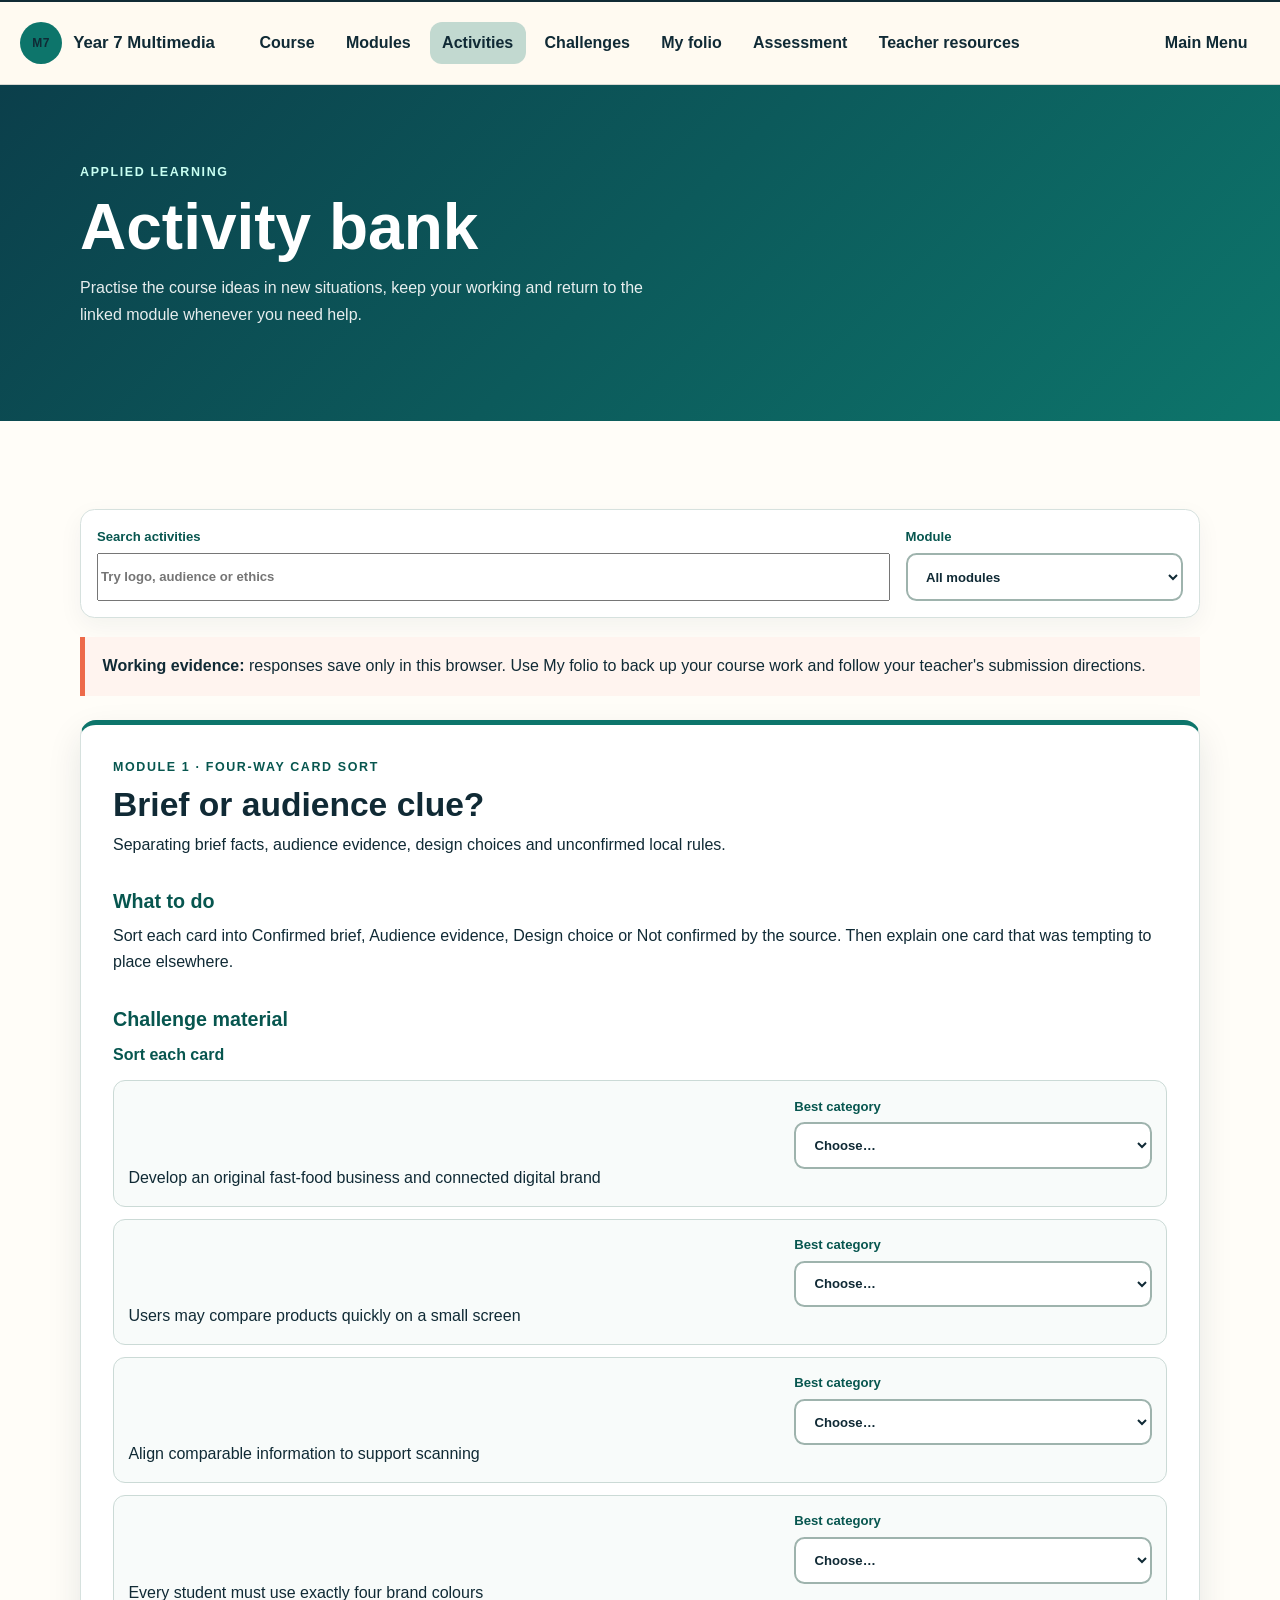
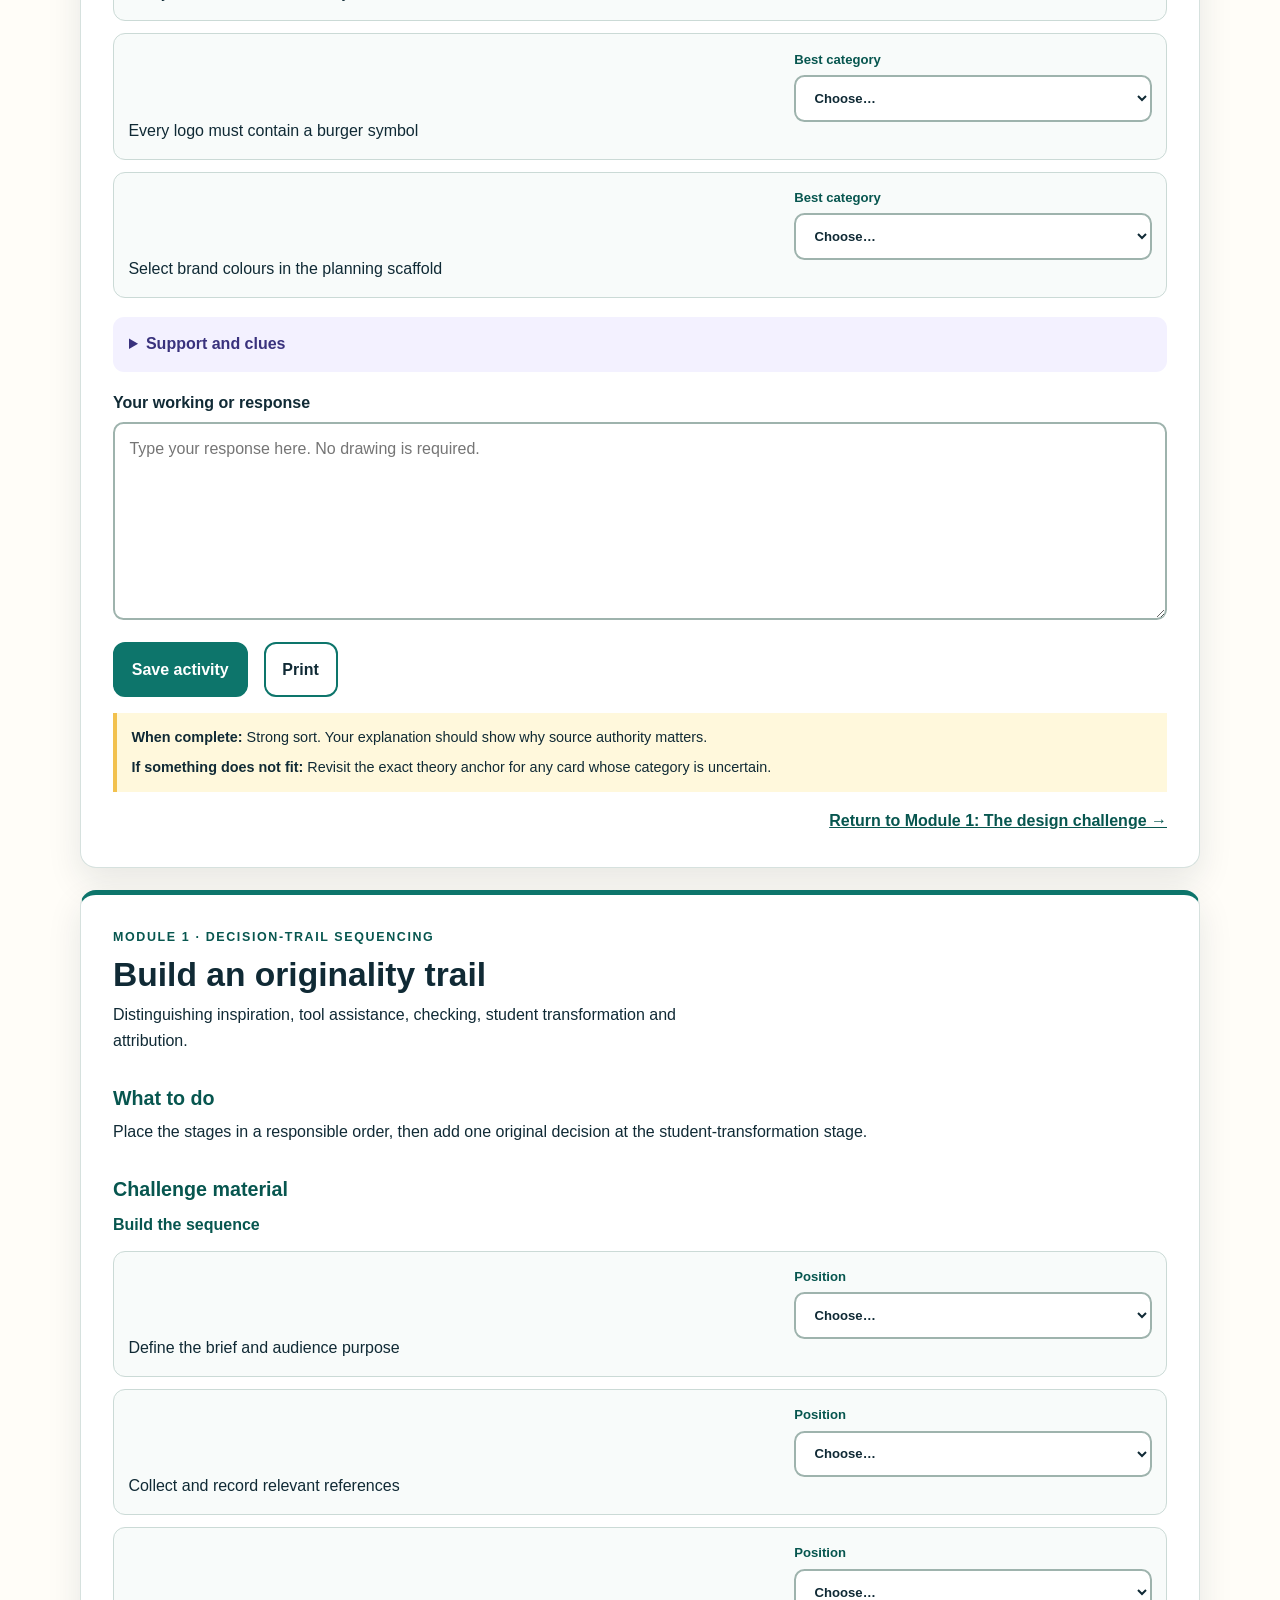
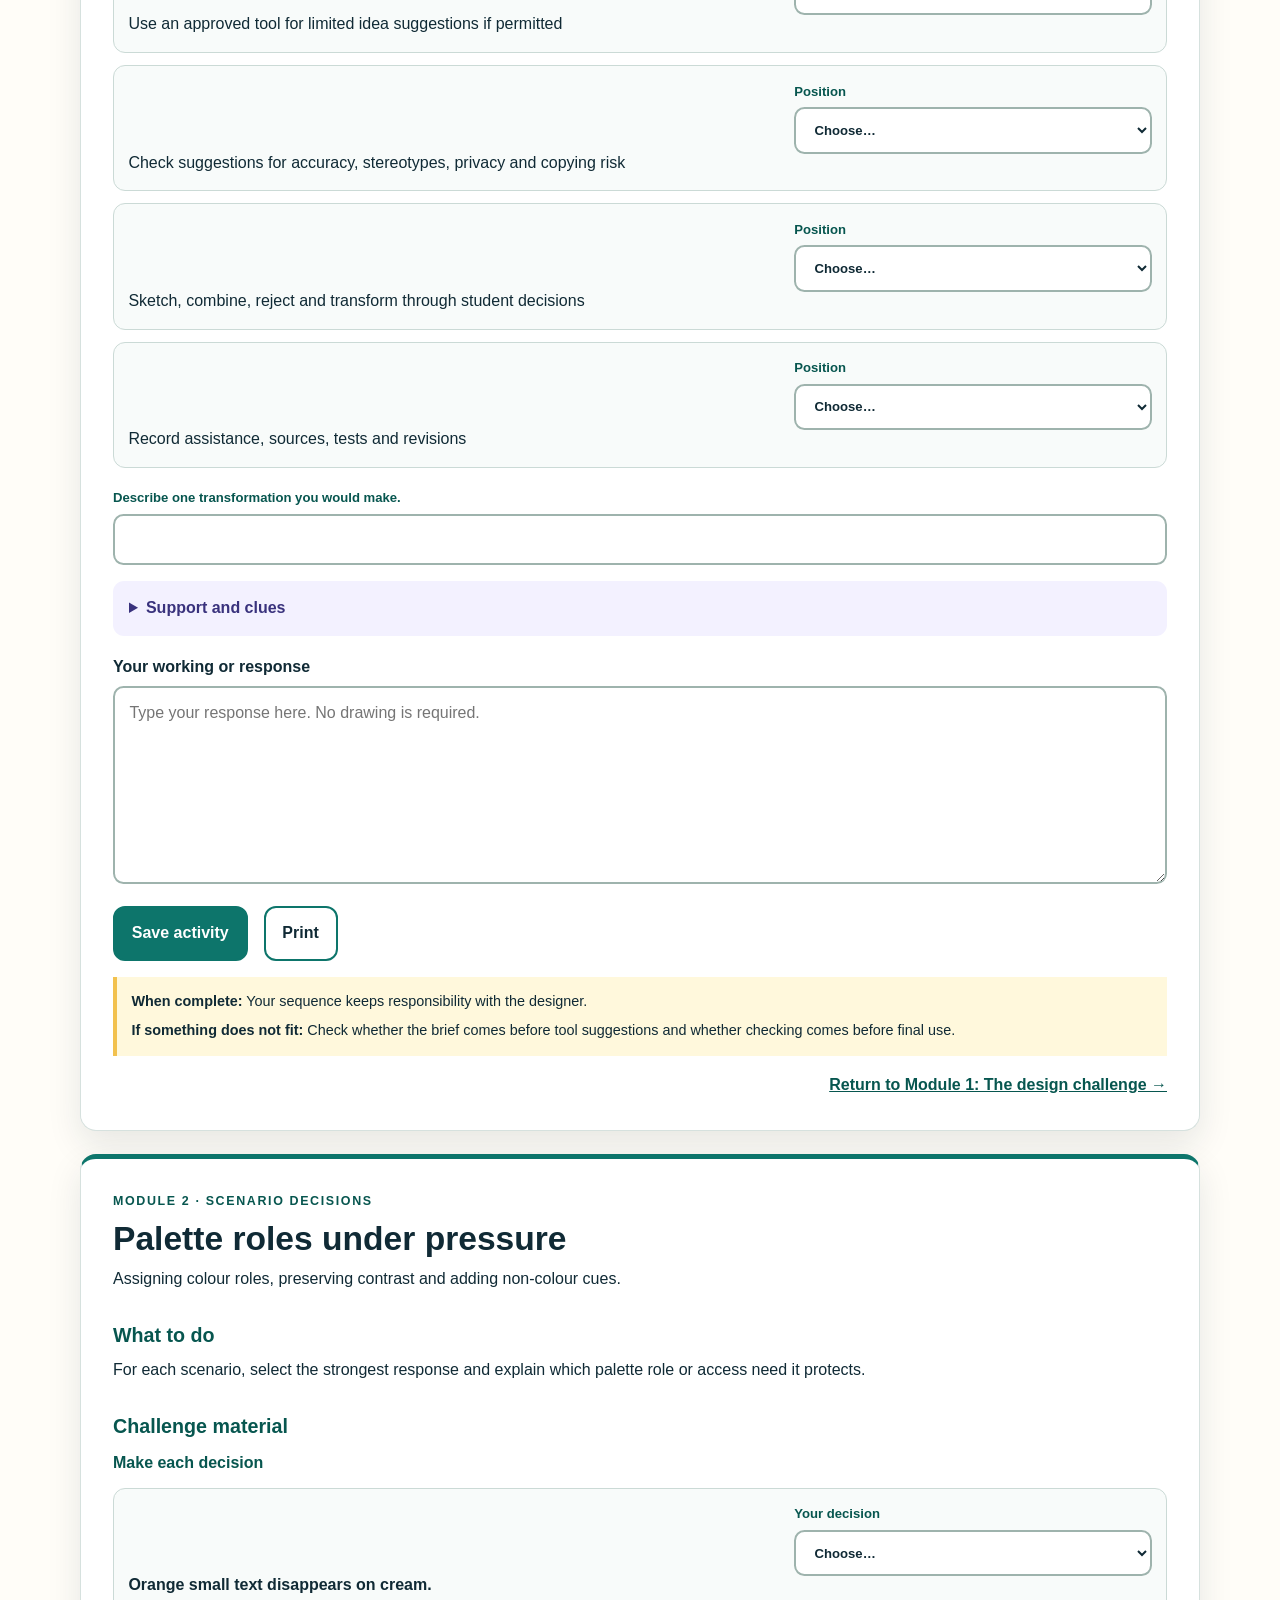
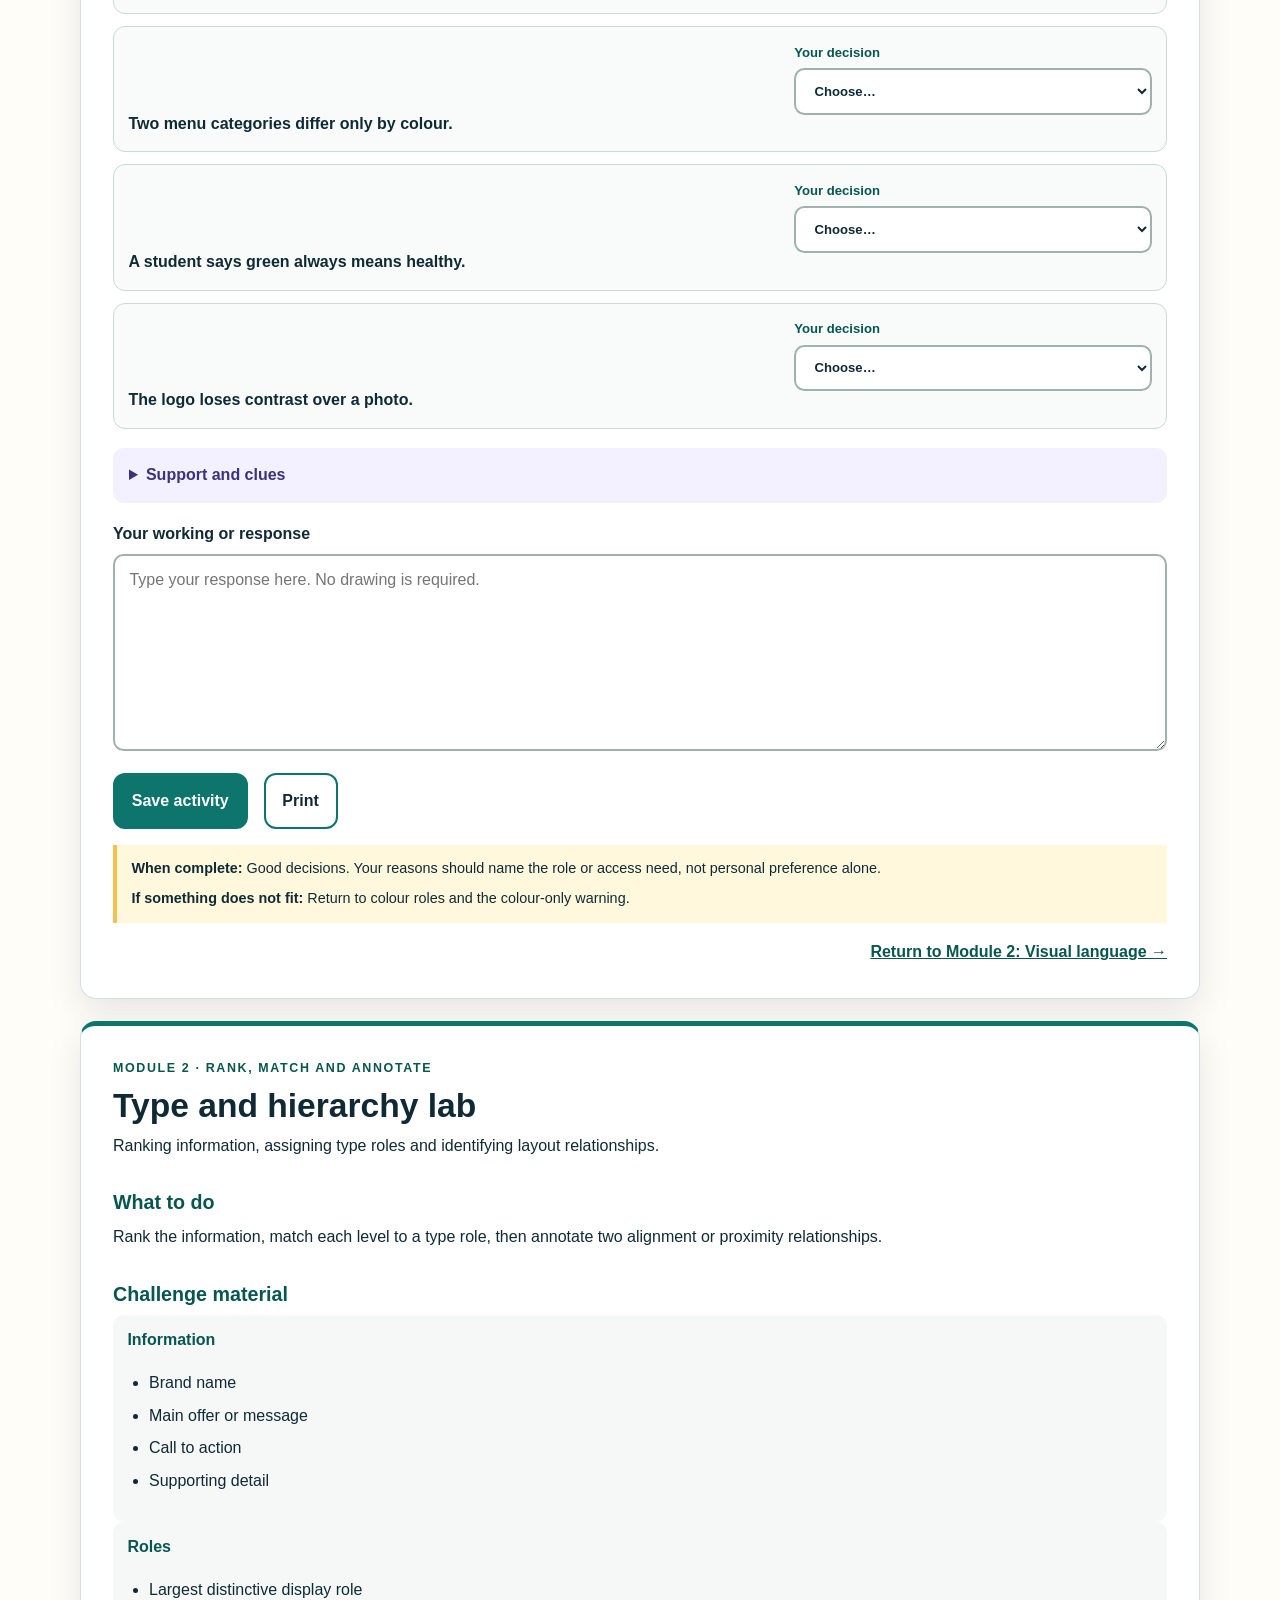
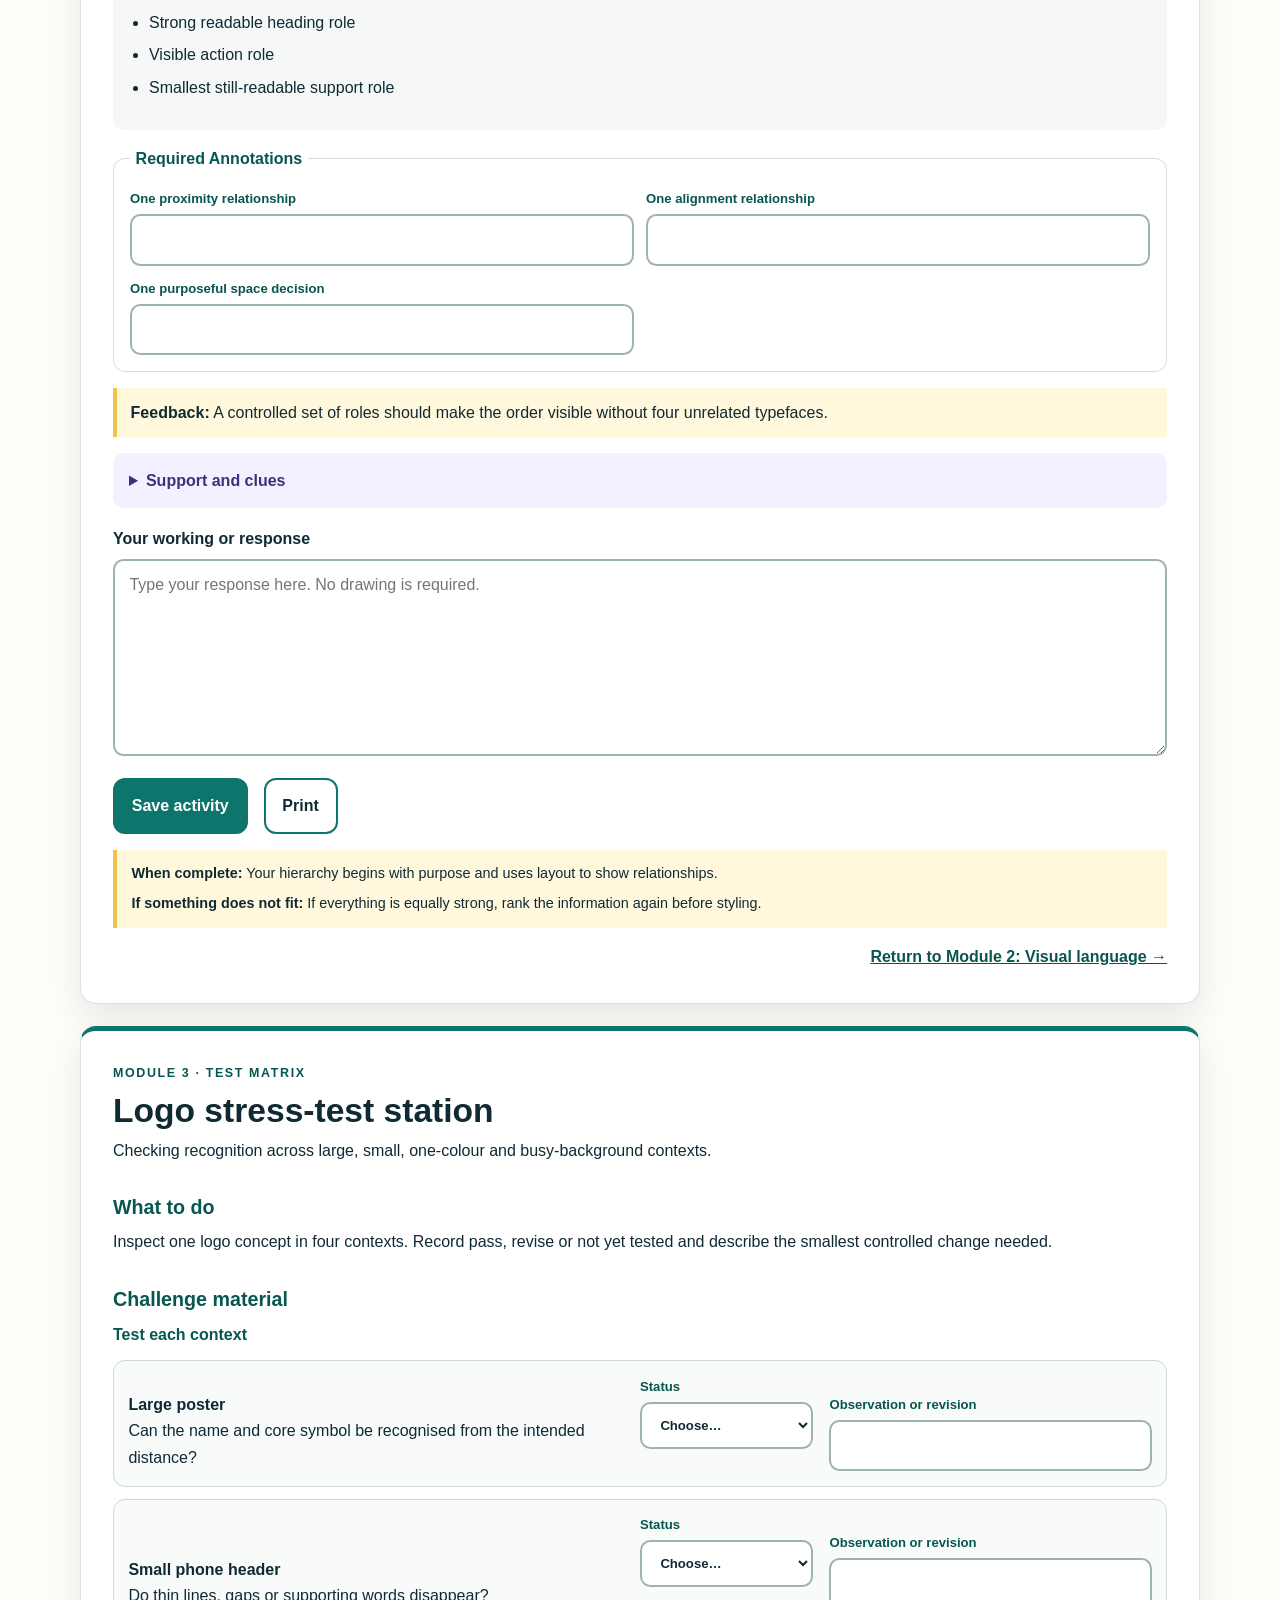
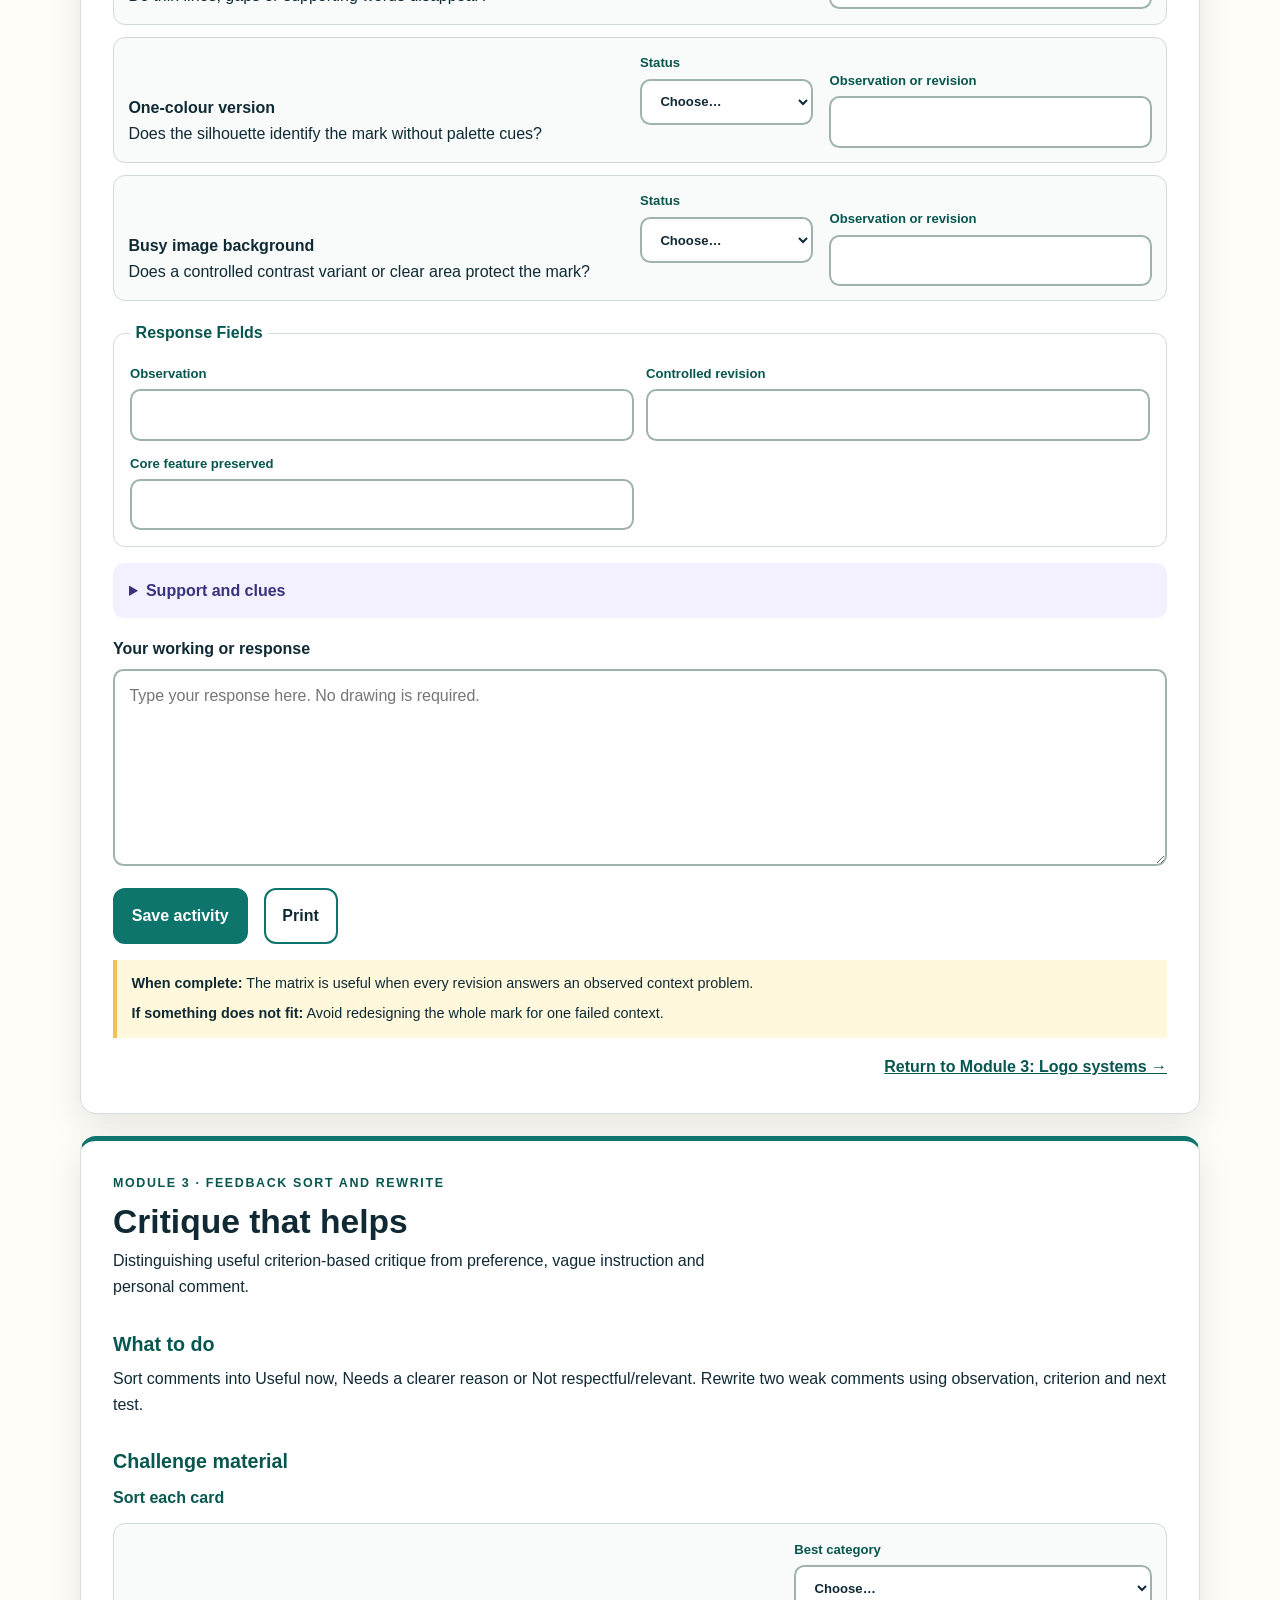
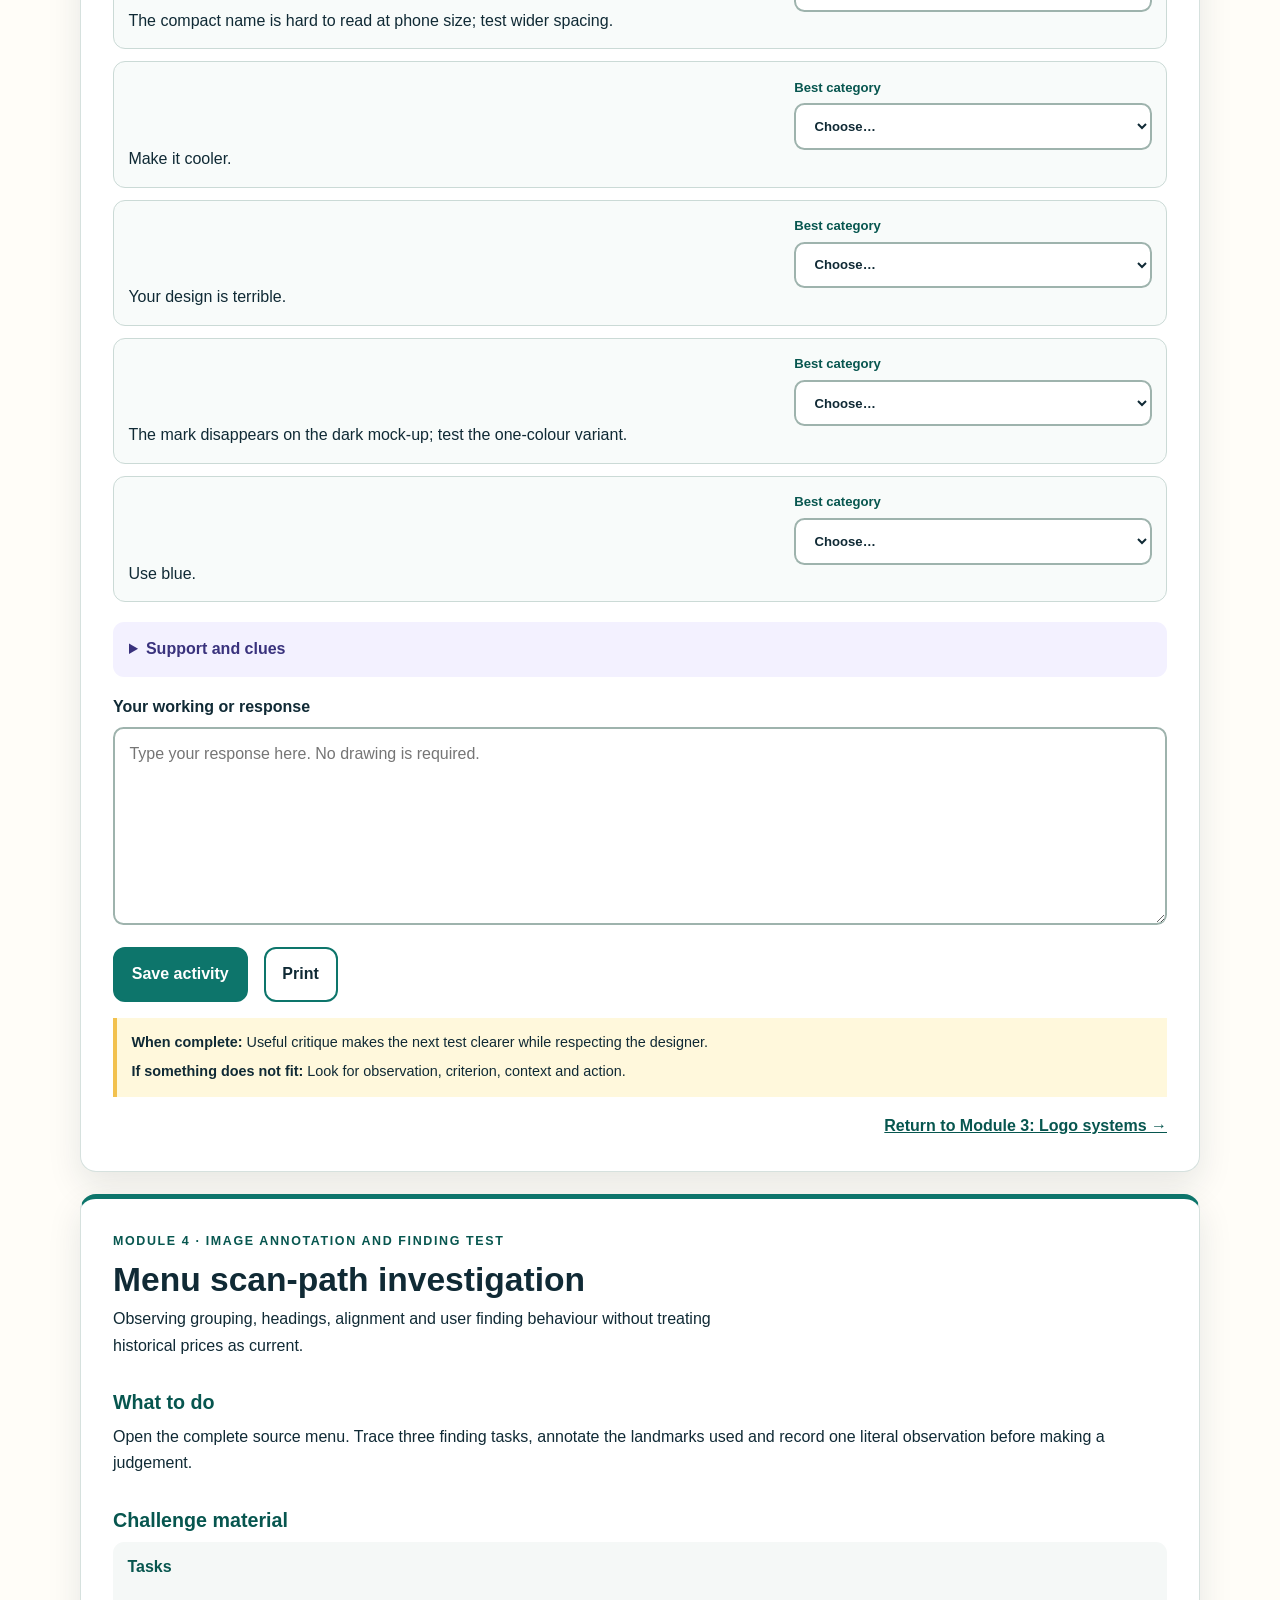
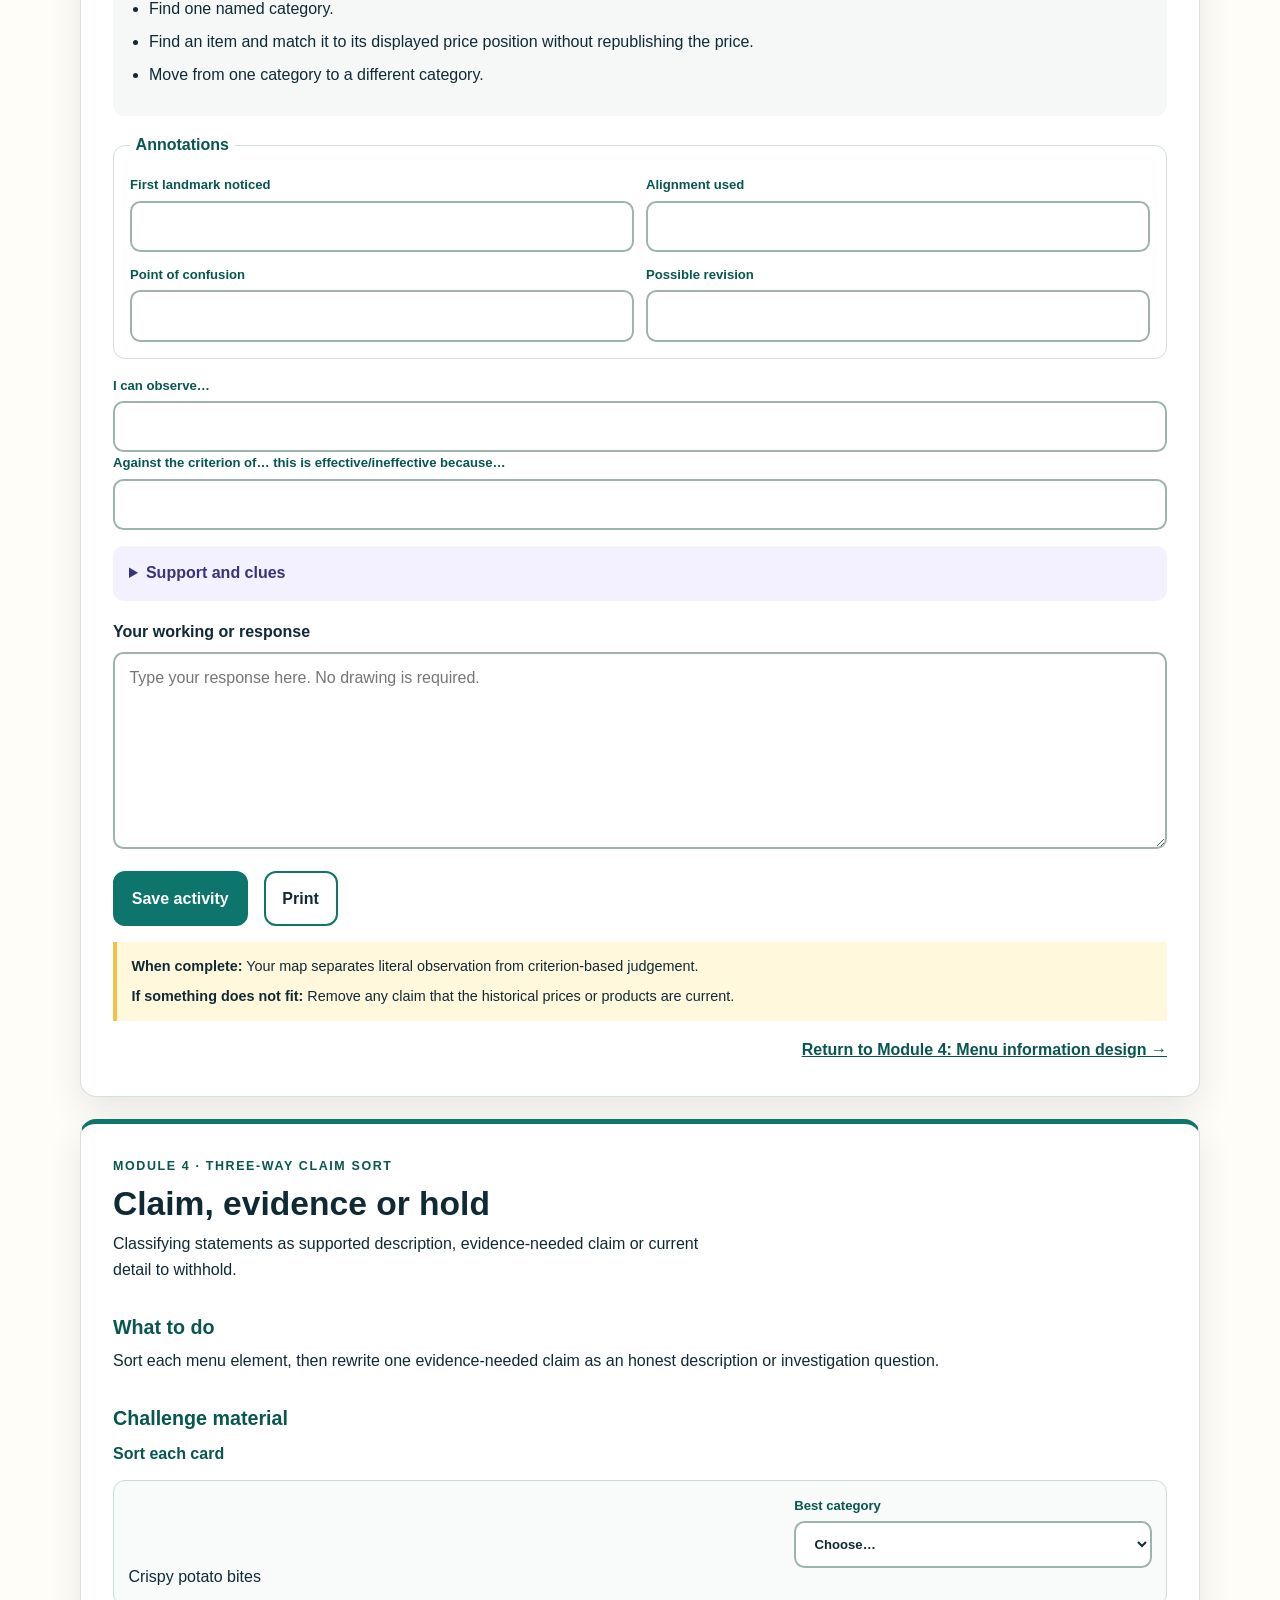
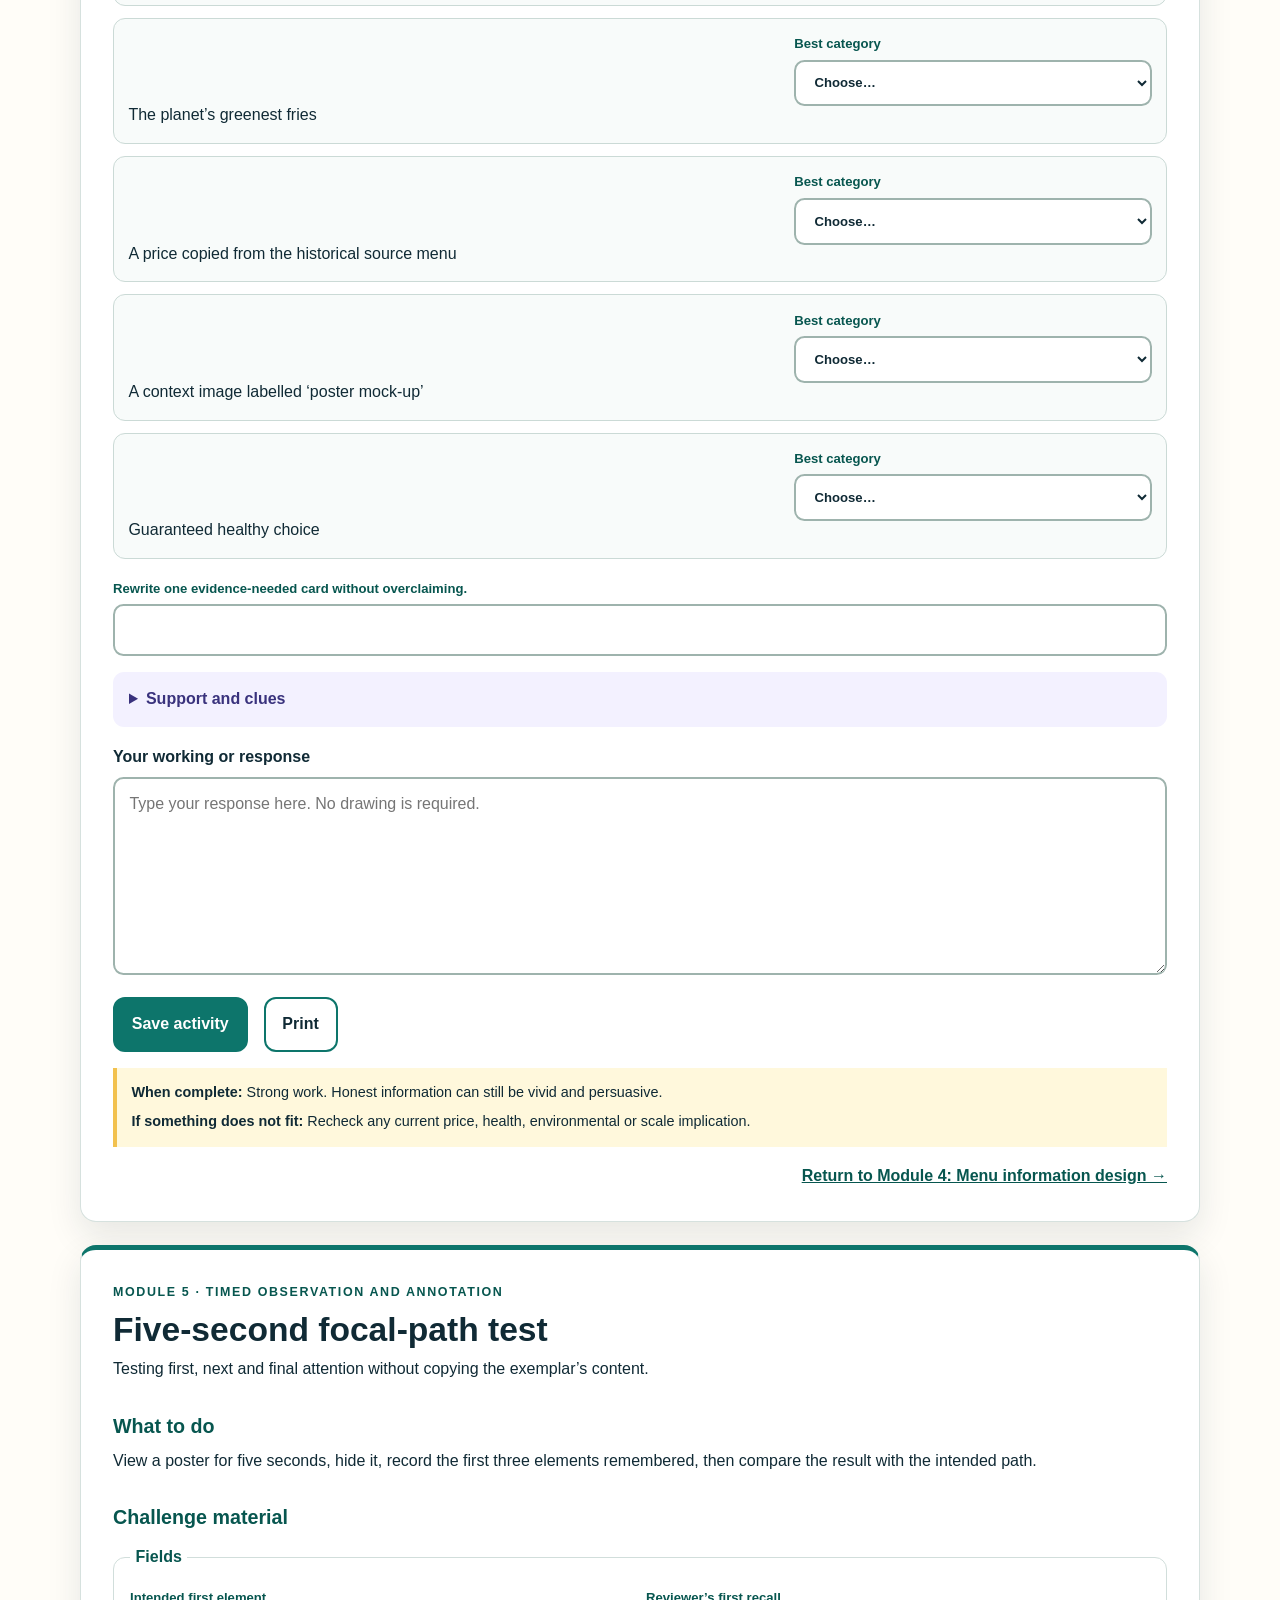
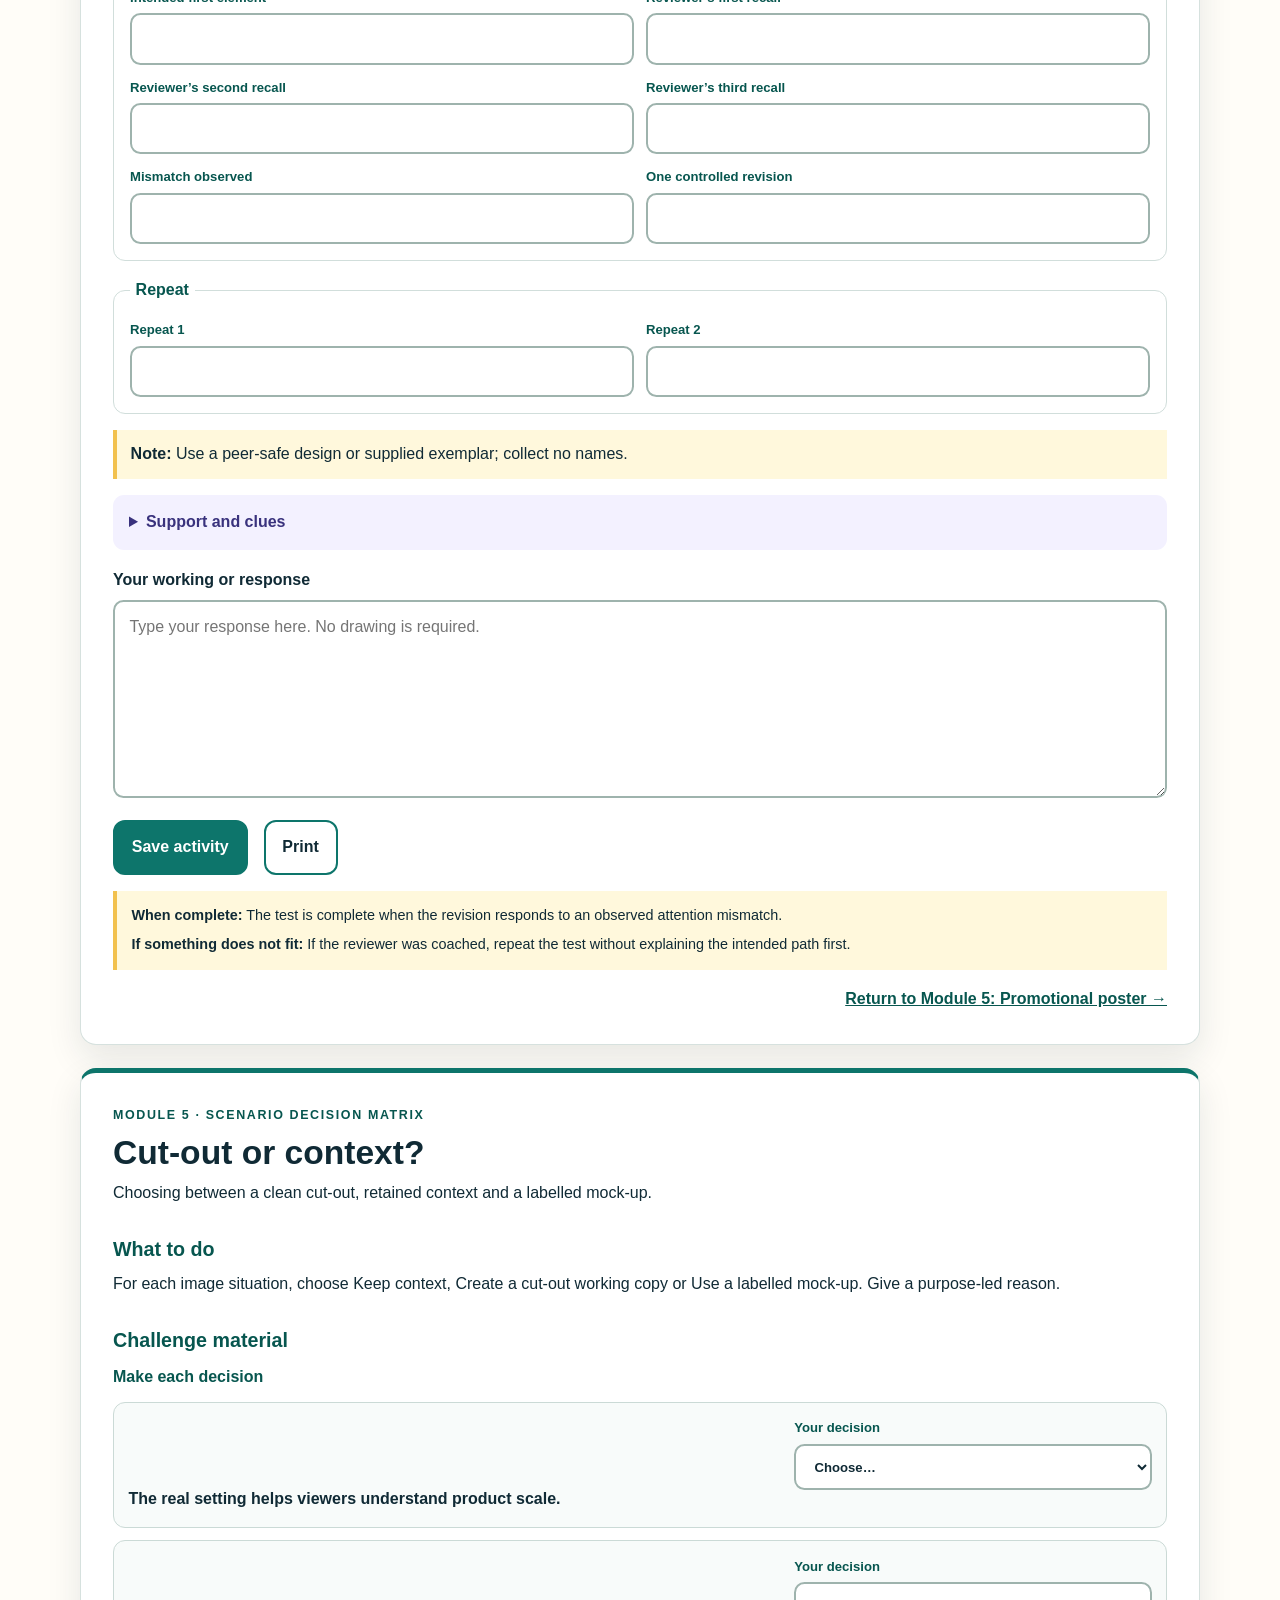
==== activities.html @ 935b4e0b "Publish Year 7 Multimedia guided course" ====
<!doctype html>
<html lang="en-AU">
<head>
  <meta charset="utf-8">
  <meta name="viewport" content="width=device-width,initial-scale=1">
  <link rel="icon" href="favicon.svg" type="image/svg+xml">
  <meta name="description" content="Applied learning activities for Year 7 Technology Multimedia.">
  <title>Applied activities | Year 7 Multimedia</title>
  <link rel="stylesheet" href="styles.css">
  <link rel="stylesheet" href="course-family-navigation.css">
</head>
<body>
  <a class="skip-link" href="#main">Skip to content</a>
  <header class="course-family-nav screen-only"><div class="course-family-nav__inner"><a class="course-family-nav__brand" href="index.html"><span class="course-family-nav__mark" aria-hidden="true">M7</span><span>Year 7 Multimedia</span></a><nav class="course-family-nav__links" aria-label="Course navigation"><a data-nav-key="course" href="index.html">Course</a><a data-nav-key="modules" href="index.html#modules">Modules</a><a data-nav-key="activities" href="activities.html">Activities</a><a data-nav-key="busy-work" href="busy-work.html">Challenges</a><a data-nav-key="folio" href="folio.html">My folio</a><a data-nav-key="assessment" href="assessment.html">Assessment</a><a data-nav-key="teacher-resources" href="teacher-resources.html">Teacher resources</a><a data-main-menu-link href="https://stevencowell.github.io/Main-Page/">Main Menu</a></nav></div></header>
  <main id="main">
    <div class="page-hero"><div class="wrap"><p class="eyebrow">Applied learning</p><h1>Activity bank</h1><p>Practise the course ideas in new situations, keep your working and return to the linked module whenever you need help.</p></div></div>
    <section>
      <div class="wrap">
        <div class="activity-tools screen-only" aria-label="Filter activities">
          <label>Search activities<input type="search" data-activity-search placeholder="Try logo, audience or ethics"></label>
          <label>Module<select data-module-filter><option value="all">All modules</option><option value="1">Module 1</option><option value="2">Module 2</option><option value="3">Module 3</option><option value="4">Module 4</option><option value="5">Module 5</option><option value="6">Module 6</option><option value="7">Module 7</option><option value="8">Module 8</option><option value="9">Module 9</option><option value="10">Module 10</option></select></label>
        </div>
        <p class="source-boundary"><strong>Working evidence:</strong> responses save only in this browser. Use My folio to back up your course work and follow your teacher's submission directions.</p>
        <div class="activity-bank" data-activity-bank></div>
        <p class="card" data-empty-activities hidden>No activities match that filter. Clear the search or choose another module.</p>
      </div>
    </section>
  </main>
  <footer class="footer"><div class="wrap footer-grid"><div><strong>Year 7 Technology — Multimedia</strong><p class="fine">Applied learning connected to the Fast Food Futures project.</p></div><div><a href="index.html#modules">Modules</a> · <a href="busy-work.html">Challenge bank</a> · <a href="folio.html">My folio</a></div></div></footer>
  <script src="data/course-map.js"></script>
  <script src="data/activity-data.js"></script>
  <script src="scripts/shared.js"></script>
  <script src="scripts/activities.js"></script>
</body>
</html>
---- styles.css ----
:root {
  --ink: #102a35;
  --muted: #52656d;
  --paper: #fffdf8;
  --surface: #ffffff;
  --soft: #eef7f5;
  --accent: #0d756b;
  --accent-dark: #07564f;
  --coral: #ed6a4a;
  --gold: #f2c14e;
  --line: #d6e1de;
  --focus: #7a3df0;
  --shadow: 0 14px 34px rgba(16, 42, 53, .10);
  --family-hero-surface: linear-gradient(135deg, #0b3f4b 0%, #0d756b 55%, #ed6a4a 145%);
  --family-hero-copy: #fff;
  --family-hero-muted: rgba(255, 255, 255, .9);
  --family-hero-eyebrow: #c8fff2;
  --family-action-primary: #f2c14e;
  --family-action-primary-ink: #102a35;
  --family-action-secondary-ink: #102a35;
  color-scheme: light;
  font-family: Inter, Aptos, "Segoe UI", Arial, sans-serif;
}

* { box-sizing: border-box; }
html { scroll-behavior: smooth; }
body { margin: 0; background: var(--paper); color: var(--ink); line-height: 1.65; }
img { display: block; max-width: 100%; }
a { color: var(--accent-dark); }
a:hover { color: #8d321f; }
button, input, textarea, select { font: inherit; }
:focus-visible { outline: 3px solid var(--focus); outline-offset: 3px; }

.skip-link { position: fixed; left: 1rem; top: -5rem; z-index: 9999; padding: .75rem 1rem; border-radius: .5rem; background: #fff; color: #000; font-weight: 800; }
.skip-link:focus { top: 1rem; }
.wrap { width: min(1120px, calc(100% - 40px)); margin-inline: auto; }
.narrow { width: min(800px, calc(100% - 40px)); margin-inline: auto; }
section { padding: clamp(3rem, 7vw, 5.5rem) 0; }
.soft { background: var(--soft); }
.eyebrow { margin: 0 0 .55rem; color: var(--accent-dark); font-size: .78rem; font-weight: 900; letter-spacing: .13em; text-transform: uppercase; }
h1, h2, h3 { line-height: 1.14; text-wrap: balance; }
h1 { font-size: clamp(2.5rem, 7vw, 4.6rem); }
h2 { margin: 0 0 1rem; font-size: clamp(1.8rem, 4vw, 2.7rem); }
h3 { margin: 0 0 .65rem; font-size: 1.23rem; }
p { margin: 0 0 1rem; }
.lede { max-width: 65ch; color: var(--muted); font-size: 1.12rem; }
.fine { color: var(--muted); font-size: .88rem; }
.button { display: inline-flex; align-items: center; justify-content: center; min-height: 48px; padding: .78rem 1.05rem; border: 2px solid var(--accent); border-radius: .75rem; background: var(--accent); color: #fff; font-weight: 850; text-decoration: none; }
.button:hover { background: var(--accent-dark); color: #fff; }
.button.secondary { background: #fff; color: var(--ink); }
.actions { display: flex; flex-wrap: wrap; gap: .8rem; margin-top: 1.4rem; }

.course-family-nav { position: sticky; top: 0; }
.course-family-nav__mark { font-size: .7rem; letter-spacing: .04em; }
.course-family-nav__links a[data-main-menu-link] { margin-left: auto; }

.identity-panel { display: grid; height: 100%; place-items: center; overflow: hidden; background: linear-gradient(145deg, rgba(255,255,255,.22), rgba(255,255,255,.06)); }
.identity-mark { display: grid; width: 220px; aspect-ratio: 1; place-items: center; border: 3px solid rgba(255,255,255,.7); border-radius: 30%; background: rgba(10,42,53,.28); box-shadow: 0 18px 40px rgba(0,0,0,.2); color: #fff; font-size: 4rem; font-weight: 950; letter-spacing: -.08em; transform: rotate(-4deg); }
.identity-mark small { display: block; margin-top: -.7rem; font-size: .78rem; letter-spacing: .14em; text-transform: uppercase; }
.course-family-intro__eyebrow, .course-family-intro__heading h2, .course-family-intro__routine-heading h3, .course-family-intro__card h4 { color: var(--accent-dark); }
.course-family-intro__evidence { background: #fff4ce; border-color: #e5bd44; }

.module-grid { list-style: none; }
.module-card { min-width: 0; }
.module-card a { color: inherit; }
.module-card .module-status { display: inline-block; margin-top: .35rem; color: var(--muted); font-size: .75rem; font-weight: 750; }

.page-hero { padding: clamp(2.6rem, 7vw, 4.8rem) 0; background: linear-gradient(135deg, #0b3f4b, #0d756b); color: #fff; }
.page-hero .eyebrow { color: #c8fff2; }
.page-hero h1 { margin: 0 0 .7rem; font-size: clamp(2.2rem, 6vw, 4rem); }
.page-hero p { max-width: 65ch; color: rgba(255,255,255,.9); }
.breadcrumbs { display: flex; flex-wrap: wrap; gap: .45rem; margin-bottom: 1rem; font-size: .9rem; }
.breadcrumbs a { color: #fff; }

.module-layout { display: grid; grid-template-columns: minmax(0, 1fr) 290px; gap: 2rem; align-items: start; }
.module-main { min-width: 0; }
.module-aside { position: sticky; top: 110px; }
.module-aside ol { display: grid; gap: .45rem; margin: 0 0 1.2rem; padding: 0; list-style: none; }
.module-aside li a { display: grid; grid-template-columns: 1.7rem 1fr; gap: .55rem; align-items: start; padding: .48rem .55rem; border-radius: .55rem; color: var(--ink); font-size: .91rem; line-height: 1.35; text-decoration: none; }
.module-aside li a:hover { background: var(--soft); color: var(--accent-dark); }
.module-aside li span { display: grid; width: 1.55rem; height: 1.55rem; place-items: center; border-radius: 50%; background: var(--accent); color: #fff; font-size: .72rem; font-weight: 900; }
.card { padding: 1.35rem; border: 1px solid var(--line); border-radius: 1rem; background: var(--surface); box-shadow: 0 8px 24px rgba(16,42,53,.06); }
.card-list { display: grid; grid-template-columns: repeat(2, minmax(0,1fr)); gap: 1rem; }
.integration-placeholder { padding: 1.5rem; border: 2px dashed #96aaa4; border-radius: 1rem; background: #f7faf9; }
.integration-placeholder strong { display: block; margin-bottom: .3rem; color: var(--accent-dark); }
.integration-placeholder code { overflow-wrap: anywhere; }
.status-pill { display: inline-flex; align-items: center; gap: .4rem; padding: .32rem .62rem; border-radius: 999px; background: #fff4ce; color: #654b00; font-size: .78rem; font-weight: 850; }
.route-grid { display: grid; grid-template-columns: repeat(2, minmax(0,1fr)); gap: 1rem; margin-top: 1.5rem; }
.resource-feature-grid, .source-library-grid { display: grid; grid-template-columns: repeat(2, minmax(0, 1fr)); gap: 1.2rem; margin: 1.4rem 0; }
.resource-feature, .source-library-card { padding: 1.35rem; border: 1px solid var(--line); border-radius: 1rem; background: #fff; box-shadow: 0 8px 24px rgba(16,42,53,.06); }
.resource-feature h3, .source-library-card h3 { margin-top: .7rem; color: var(--accent-dark); }
.resource-list { display: grid; gap: .75rem; margin: 1.4rem 0 0; padding: 0; list-style: none; }
.resource-list li { display: grid; grid-template-columns: 2.5rem minmax(0, 1fr) auto; gap: .8rem 1rem; align-items: center; padding: .9rem 1rem; border: 1px solid var(--line); border-radius: .8rem; background: #fff; }
.resource-list li > span { display: grid; width: 2.25rem; height: 2.25rem; place-items: center; border-radius: 50%; background: var(--accent-dark); color: #fff; font-size: .75rem; font-weight: 900; }
.resource-list li div { display: grid; gap: .1rem; }
.resource-list small { color: var(--muted); }
.resource-list li > a { font-weight: 850; white-space: nowrap; }
.source-library-card ul { margin: .7rem 0 0; padding-left: 1.25rem; }
.source-library-card li { margin: .45rem 0; }
.source-record-links { font-weight: 850; }
.privacy-note { margin: 1.2rem 0 0; padding: 1rem 1.1rem; border-left: 5px solid #5b55aa; background: #f3f1ff; }
.source-boundary { padding: 1rem 1.1rem; border-left: 5px solid var(--coral); background: #fff4ef; }
.teacher-confirm { padding: 1rem 1.1rem; border-left: 5px solid var(--gold); background: #fff8dc; }
.progress-shell { height: 10px; overflow: hidden; border-radius: 99px; background: #dbe7e3; }
.progress-bar { width: 0; height: 100%; background: var(--coral); }

.module-orientation { margin-bottom: 3rem; padding: 1.35rem; border: 1px solid #bcdad4; border-radius: 1rem; background: linear-gradient(135deg, #f2fbf8, #fffdf8); }
.module-orientation h2 { max-width: 22ch; font-size: clamp(1.55rem, 4vw, 2.15rem); }
.lesson-section { scroll-margin-top: 100px; padding: 3rem 0 1rem; border-top: 3px solid var(--line); }
.lesson-section:first-of-type { border-top-color: var(--coral); }
.lesson-heading { position: relative; padding-left: 3.5rem; }
.lesson-heading h2 { margin-bottom: .55rem; }
.lesson-heading > p:last-child { max-width: 62ch; color: var(--muted); font-size: 1.05rem; }
.section-number { position: absolute; left: 0; top: -.2rem; display: grid; width: 2.65rem; height: 2.65rem; place-items: center; margin: 0; border-radius: 50%; background: var(--accent-dark); color: #fff; font-size: .75rem; font-weight: 900; }
.theory-copy { max-width: 72ch; }
.theory-copy > section { margin: 1.8rem 0; padding: 0; }
.theory-copy h3 { color: var(--accent-dark); font-size: 1.28rem; }
.key-ideas, .vocabulary, .misconception, .scaffold, .quality-check { margin: 1.4rem 0; padding: 1.15rem 1.25rem; border-radius: .85rem; }
.key-ideas { border-left: 5px solid var(--accent); background: #eef9f6; }
.vocabulary { border-left: 5px solid #5b55aa; background: #f3f1ff; }
.misconception { border-left: 5px solid var(--coral); background: #fff2ed; }
.key-ideas h3, .vocabulary h3, .misconception h3, .scaffold h4, .quality-check h4 { margin: 0 0 .55rem; font-size: 1rem; }
.key-ideas ul, .vocabulary ul, .misconception ul, .scaffold ul, .quality-check ul { margin: 0; padding-left: 1.2rem; }

.visual-grid { display: grid; grid-template-columns: repeat(2, minmax(0, 1fr)); gap: 1.2rem; margin: 1.7rem 0; }
.learning-visual { min-width: 0; margin: 0; overflow: hidden; border: 1px solid var(--line); border-radius: 1rem; background: #fff; box-shadow: 0 8px 24px rgba(16,42,53,.07); }
.learning-visual:only-child { grid-column: 1 / -1; }
.learning-visual img { width: 100%; height: auto; max-height: 620px; object-fit: contain; background: #edf3f1; }
.image-open { position: relative; display: block; width: 100%; padding: 0; border: 0; background: transparent; color: inherit; cursor: zoom-in; }
.image-open > span { position: absolute; right: .65rem; bottom: .65rem; padding: .35rem .55rem; border-radius: .45rem; background: rgba(16,42,53,.9); color: #fff; font-size: .74rem; font-weight: 850; }
.learning-visual figcaption { display: grid; gap: .2rem; padding: .85rem 1rem 1rem; color: var(--muted); font-size: .87rem; }
.learning-visual figcaption strong { color: var(--ink); font-size: .95rem; }

.video-card { margin: 1.8rem 0; overflow: hidden; border: 1px solid #bed3cf; border-radius: 1rem; background: #f7fbfa; }
.video-copy { padding: 1.2rem 1.2rem .45rem; }
.video-copy h3 { margin-bottom: .5rem; font-size: 1.35rem; }
.watch-for { padding: .72rem .85rem; border-left: 4px solid var(--gold); background: #fff8dc; }
.video-stage { position: relative; border-block: 1px solid #bed3cf; background: #102a35; }
.video-launch { position: relative; display: grid; width: 100%; min-height: 260px; place-items: center; overflow: hidden; padding: 0; border: 0; background: #102a35; color: #fff; cursor: pointer; }
.video-launch img { width: 100%; aspect-ratio: 16 / 9; object-fit: cover; opacity: .78; }
.video-launch > span { position: absolute; display: grid; gap: .25rem; max-width: 25rem; padding: .9rem 1.1rem; border: 2px solid rgba(255,255,255,.8); border-radius: .8rem; background: rgba(7,45,53,.9); box-shadow: var(--shadow); }
.video-launch strong { font-size: 1.08rem; }
.video-launch small { font-size: .78rem; }
.video-frame { aspect-ratio: 16 / 9; }
.video-frame iframe { width: 100%; height: 100%; border: 0; }
.video-close { position: absolute; top: .75rem; right: .75rem; z-index: 2; min-height: 42px; padding: .55rem .8rem; border: 2px solid #fff; border-radius: .55rem; background: rgba(16,42,53,.94); color: #fff; font-weight: 850; cursor: pointer; }
.video-support { display: flex; flex-wrap: wrap; gap: .8rem 1.2rem; align-items: center; justify-content: space-between; padding: .9rem 1.2rem 1.1rem; font-size: .88rem; }
.source-limit { margin-top: 1rem; padding: 1rem; border: 2px solid #b45309; border-radius: var(--radius-sm); background: #fff7ed; color: #7c2d12; }
.source-limit p { margin: .35rem 0 0; }
.video-support details { flex: 1 1 24rem; }
.video-support summary { color: var(--accent-dark); font-weight: 850; cursor: pointer; }

.knowledge-check, .evidence-card { margin: 1.8rem 0; padding: 1.35rem; border: 1px solid var(--line); border-radius: 1rem; background: #fff; box-shadow: 0 8px 24px rgba(16,42,53,.06); }
.knowledge-check fieldset { margin: 0; padding: 0; border: 0; }
.knowledge-check legend { display: grid; gap: .25rem; width: 100%; margin-bottom: .9rem; font-size: 1.08rem; font-weight: 850; }
.knowledge-check legend span { color: var(--accent-dark); font-size: .74rem; letter-spacing: .11em; text-transform: uppercase; }
.choice { display: grid; grid-template-columns: 1.25rem 1fr; gap: .7rem; align-items: start; margin: .55rem 0; padding: .78rem .85rem; border: 1px solid #cad9d5; border-radius: .65rem; cursor: pointer; }
.choice:hover, .choice:has(input:checked) { border-color: var(--accent); background: #edf9f6; }
.choice input { width: 1.15rem; height: 1.15rem; margin-top: .18rem; accent-color: var(--accent); }
.hint { margin: .8rem 0; }
.hint summary, .evidence-card summary { color: var(--accent-dark); font-weight: 850; cursor: pointer; }
.check-feedback { min-height: 1.5rem; margin: .8rem 0 0; padding: .75rem .85rem; border-radius: .6rem; background: #eef4f2; }
.check-feedback:empty { display: none; }
.check-feedback[data-result="correct"] { border-left: 4px solid #2d7a51; background: #eaf8ef; }
.check-feedback[data-result="retry"] { border-left: 4px solid var(--gold); background: #fff8dc; }
.evidence-card { border-top: 5px solid var(--coral); }
.evidence-card h3 { font-size: 1.45rem; }
.evidence-card label, [data-written-check] label { display: block; margin: 1rem 0 .45rem; font-weight: 850; }
textarea, input[type="text"], select { width: 100%; min-height: 48px; padding: .8rem .9rem; border: 2px solid #9eb3ad; border-radius: .65rem; background: #fff; color: var(--ink); }
textarea { resize: vertical; line-height: 1.5; }
.save-row { display: flex; flex-wrap: wrap; gap: .75rem 1rem; align-items: center; margin-top: .85rem; }
.save-status { color: var(--muted); font-size: .88rem; font-weight: 750; }
.save-status[data-state="saved"] { color: #246b46; }
.save-status[data-state="error"] { color: #9a2d1a; }
.activity-link { margin: 1.2rem 0; }
.check-list { list-style: "✓  "; }

.image-lightbox { width: min(96vw, 1320px); max-height: 96vh; padding: .75rem; overflow: hidden; border: 0; border-radius: 1rem; background: #fff; box-shadow: 0 24px 70px rgba(0,0,0,.4); }
.image-lightbox::backdrop { background: rgba(5,22,27,.84); }
.image-lightbox-toolbar { display: flex; align-items: center; justify-content: space-between; gap: .75rem; margin-bottom: .65rem; }
.image-lightbox-toolbar a { min-height: 40px; padding: .55rem .75rem; border-radius: .5rem; background: var(--pale); color: var(--accent-dark); font-weight: 850; }
.image-lightbox-stage { width: 100%; max-height: calc(96vh - 7.5rem); overflow: auto; border: 1px solid var(--line); border-radius: .75rem; background: #edf3f1; }
.image-lightbox img { display: block; width: 1200px; max-width: none; max-height: none; height: auto; object-fit: contain; background: #edf3f1; }
.image-lightbox button { min-height: 40px; padding: .45rem .75rem; border: 0; border-radius: .5rem; background: var(--ink); color: #fff; font-weight: 850; cursor: pointer; }
.image-lightbox-note { margin: .55rem 0 0; color: var(--muted); font-size: .82rem; }

.activity-tools { display: grid; grid-template-columns: minmax(0, 1fr) minmax(220px, .35fr); gap: 1rem; margin-bottom: 1.2rem; padding: 1rem; border: 1px solid var(--line); border-radius: .9rem; background: #fff; box-shadow: 0 8px 24px rgba(16,42,53,.05); }
.activity-tools label { display: grid; gap: .35rem; color: var(--accent-dark); font-size: .82rem; font-weight: 850; }
.activity-tools input, .activity-tools select { min-height: 48px; }
.activity-bank { display: grid; gap: 1.4rem; margin-top: 1.5rem; }
.activity-card { scroll-margin-top: 100px; padding: clamp(1.2rem, 3vw, 2rem); border: 1px solid var(--line); border-top: 5px solid var(--accent); border-radius: 1rem; background: #fff; box-shadow: var(--shadow); }
.activity-card[hidden] { display: none; }
.activity-card header { max-width: 70ch; }
.activity-card header h2 { margin-bottom: .45rem; font-size: clamp(1.55rem, 3vw, 2.1rem); }
.activity-card section { padding: 1rem 0 0; }
.activity-card section h3 { color: var(--accent-dark); }
.activity-card ol, .activity-card ul { padding-left: 1.35rem; }
.activity-card li { margin: .4rem 0; }
.activity-parts li > span { display: block; color: var(--muted); font-size: .9rem; }
.activity-support { margin: 1rem 0; padding: .9rem 1rem; border-radius: .7rem; background: #f3f1ff; }
.activity-support summary { color: #39327d; font-weight: 850; cursor: pointer; }
.activity-card > label { display: block; margin: 1.1rem 0 .4rem; font-weight: 850; }
.completion-feedback { margin-top: 1rem; padding: .8rem .9rem; border-left: 4px solid var(--gold); background: #fff8dc; font-size: .9rem; }
.return-link { margin-bottom: 0; text-align: right; font-weight: 850; }
.sort-activity, .scenario-activity, .sequence-activity, .matrix-activity { display: grid; gap: .75rem; margin: .75rem 0 1.2rem; }
.sort-activity h4, .scenario-activity h4, .sequence-activity h4, .matrix-activity h4 { margin: 0; color: var(--accent-dark); }
.sort-card, .scenario-card, .sequence-card, .matrix-row { display: grid; grid-template-columns: minmax(0, 1fr) minmax(210px, .55fr); gap: .75rem 1rem; align-items: end; padding: .9rem; border: 1px solid #cbdad6; border-radius: .75rem; background: #f8fbfa; }
.sort-card p, .scenario-card p, .sequence-card p, .matrix-row p { margin: 0; }
.matrix-row { grid-template-columns: minmax(0, 1fr) minmax(170px, .35fr) minmax(230px, .65fr); }
.structured-field { display: grid; gap: .3rem; color: var(--accent-dark); font-size: .82rem; font-weight: 850; }
.structured-field select, .structured-field input { min-height: 44px; }
.inline-feedback { min-height: 1.1rem; color: var(--muted); font-size: .76rem; font-weight: 650; }
.inline-feedback[data-result="correct"] { color: #246b46; }
.inline-feedback[data-result="retry"] { color: #9a4b00; }
.response-grid { display: grid; grid-template-columns: repeat(2, minmax(0, 1fr)); gap: .75rem; margin: 1rem 0; padding: 1rem; border: 1px solid #d1dedb; border-radius: .75rem; }
.response-grid legend { padding: 0 .35rem; color: var(--accent-dark); font-weight: 850; }
.check-grid { display: grid; grid-template-columns: repeat(2, minmax(0, 1fr)); gap: .55rem; margin: 1rem 0; padding: 1rem; border: 1px solid #d1dedb; border-radius: .75rem; }
.check-grid legend { padding: 0 .35rem; color: var(--accent-dark); font-weight: 850; }
.activity-checkbox { display: grid; grid-template-columns: 1.25rem 1fr; gap: .6rem; align-items: start; padding: .65rem .7rem; border-radius: .6rem; background: #f5f8f7; cursor: pointer; }
.activity-checkbox input { width: 1.15rem; height: 1.15rem; margin-top: .12rem; accent-color: var(--accent); }
.data-list, .activity-parts .data-list { padding: .75rem .9rem; border-radius: .7rem; background: #f5f8f7; }
.data-list h4 { margin: 0; color: var(--accent-dark); }
.data-list li span { display: block; color: var(--muted); font-size: .86rem; }
.data-pairs { display: grid; grid-template-columns: repeat(2, minmax(0, 1fr)); gap: .65rem; }
.data-pairs div { padding: .7rem .8rem; border-radius: .65rem; background: #f5f8f7; }
.data-pairs dt { color: var(--accent-dark); font-weight: 850; }
.data-pairs dd { margin: .2rem 0 0; }
.activity-note { padding: .7rem .85rem; border-left: 4px solid var(--gold); background: #fff8dc; }
.completion-feedback span { display: block; margin-top: .35rem; }

.footer { padding: 2.2rem 0; background: #102a35; color: #eaf3f1; }
.footer a { color: #fff; }
.footer-grid { display: grid; grid-template-columns: 1fr auto; gap: 1rem; align-items: start; }
.footer .fine { color: #bfd0cc; }

@media (max-width: 820px) {
  .module-layout { grid-template-columns: 1fr; }
  .module-aside { position: static; }
  .route-grid, .card-list, .visual-grid, .resource-feature-grid, .source-library-grid { grid-template-columns: 1fr; }
  .resource-list li { grid-template-columns: 2.5rem minmax(0, 1fr); }
  .resource-list li > a { grid-column: 2; }
  .learning-visual:only-child { grid-column: auto; }
  .sort-card, .scenario-card, .sequence-card, .matrix-row, .response-grid, .check-grid, .data-pairs { grid-template-columns: 1fr; }
}

@media (max-width: 560px) {
  .wrap, .narrow { width: min(100% - 24px, 1120px); }
  section { padding: 2.8rem 0; }
  .footer-grid { grid-template-columns: 1fr; }
  .course-family-nav__links a[data-main-menu-link] { margin-left: 0; }
  .lesson-heading { padding-left: 0; }
  .section-number { position: static; width: auto; height: auto; place-items: start; margin-bottom: .55rem; border-radius: 0; background: transparent; color: var(--coral); }
  .knowledge-check, .evidence-card { padding: 1rem; }
  .activity-tools { grid-template-columns: 1fr; }
}

@media print {
  .course-family-nav, .actions, .screen-only, .video-launch, .image-open > span, .image-lightbox { display: none !important; }
  body { background: #fff; color: #000; }
  .card, .integration-placeholder, .knowledge-check, .evidence-card, .learning-visual { break-inside: avoid; box-shadow: none; }
  .module-layout { display: block; }
  .module-aside { display: none; }
  .lesson-section { break-before: page; }
  .lesson-section:first-child { break-before: auto; }
  textarea { min-height: 9rem; border: 1px solid #777; }
  body.print-one .activity-card:not(.print-target) { display: none; }
  body.print-one .activity-card.print-target { border: 0; box-shadow: none; }
}
---- course-family-navigation.css ----
.course-family-nav {
  --hub-ink: var(--ink, #173f28);
  --hub-paper: var(--cream, #fffaf1);
  --hub-accent: var(--mustard, var(--accent, #f0c778));
  background: var(--hub-paper);
  border-bottom: 1px solid color-mix(in srgb, var(--hub-ink) 16%, transparent);
  border-top: 2px solid var(--hub-ink);
  color: var(--hub-ink);
  min-height: 85px;
  padding: 0 !important;
  position: relative;
  width: 100%;
  z-index: 1000;
}

.course-family-nav *,
.course-family-nav *::before,
.course-family-nav *::after { box-sizing: border-box; }

.course-family-nav__inner {
  align-items: center;
  display: flex;
  gap: 1.15rem 2rem;
  margin: 0 auto;
  max-width: 1440px;
  min-height: 82px;
  padding: .8rem 1.25rem;
  width: 100%;
}

.course-family-nav__brand {
  align-items: center;
  color: var(--hub-ink);
  display: inline-flex;
  flex: 0 0 auto;
  font-size: 1.05rem;
  font-weight: 850;
  gap: .7rem;
  line-height: 1.2;
  text-decoration: none;
}

.course-family-nav__mark {
  align-items: center;
  background: var(--hub-accent);
  border-radius: 50%;
  color: var(--hub-ink);
  display: inline-flex;
  font-size: .75rem;
  font-weight: 900;
  height: 42px;
  justify-content: center;
  width: 42px;
}

.course-family-nav__links {
  align-items: center;
  display: flex;
  flex: 1 1 auto;
  flex-wrap: nowrap;
  gap: .25rem .4rem;
  min-width: 0;
  overflow-x: auto;
  scrollbar-width: thin;
}

.course-family-nav__links a {
  border-radius: 12px;
  color: var(--hub-ink);
  display: inline-flex;
  font-size: 1rem;
  font-weight: 760;
  line-height: 1.2;
  padding: .72rem .78rem;
  text-decoration: none;
  white-space: nowrap;
}

.course-family-nav__links a:hover,
.course-family-nav__links a:focus-visible {
  background: color-mix(in srgb, var(--hub-accent) 18%, transparent);
  color: var(--hub-ink);
  outline: 3px solid color-mix(in srgb, var(--hub-ink) 18%, transparent);
  outline-offset: 2px;
}

.course-family-nav__links a[aria-current="page"] {
  background: color-mix(in srgb, var(--hub-accent) 25%, transparent);
}

.course-family-nav .nav-toggle { display: none !important; }

@media (max-width: 780px) {
  .course-family-nav { min-height: 0; }
  .course-family-nav__inner { display: grid; gap: .6rem; min-height: 0; padding: .7rem .8rem .55rem; }
  .course-family-nav__brand { font-size: 1rem; }
  .course-family-nav__mark { height: 36px; width: 36px; }
  .course-family-nav__links { flex-wrap: nowrap; margin-inline: -.8rem; overflow-x: auto; padding: 0 .8rem .45rem; scrollbar-width: thin; }
  .course-family-nav__links a { flex: 0 0 auto; font-size: .92rem; padding: .62rem .72rem; }
}

@media print { .course-family-nav { display: none !important; } }
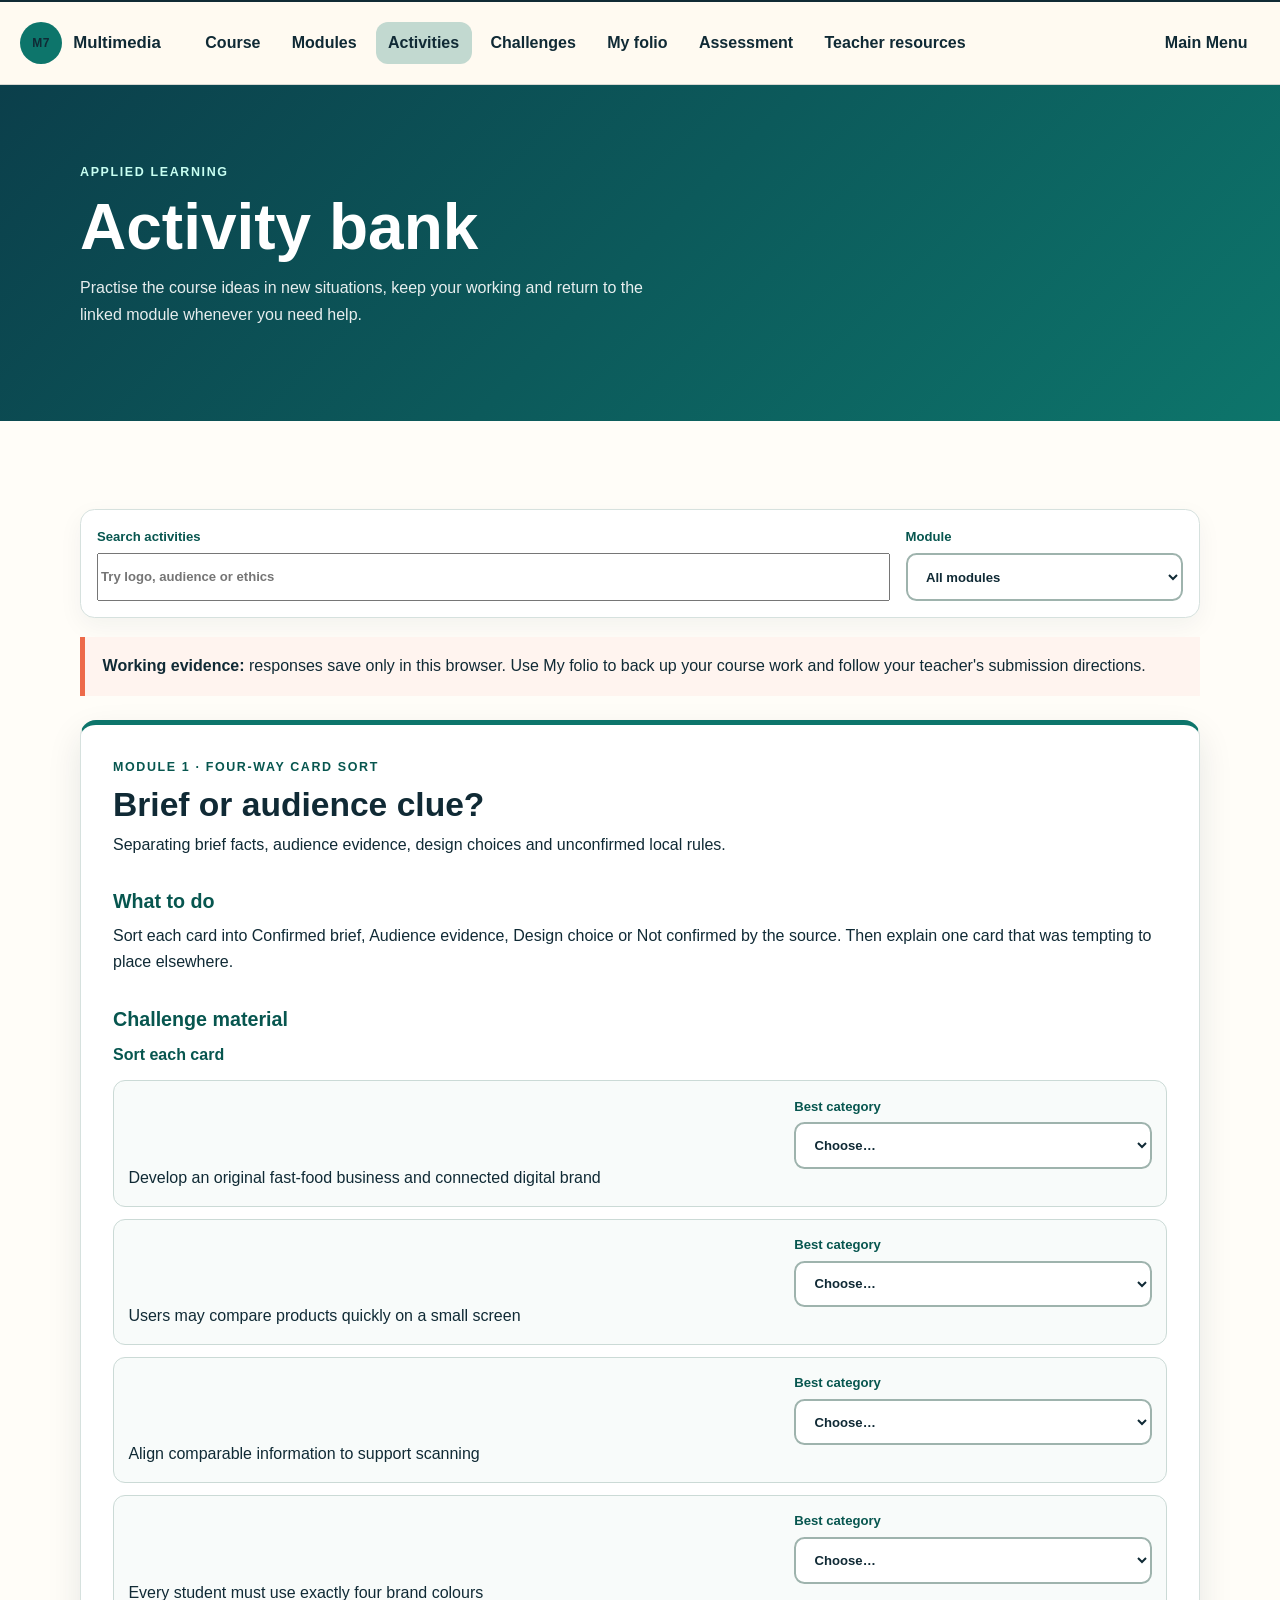
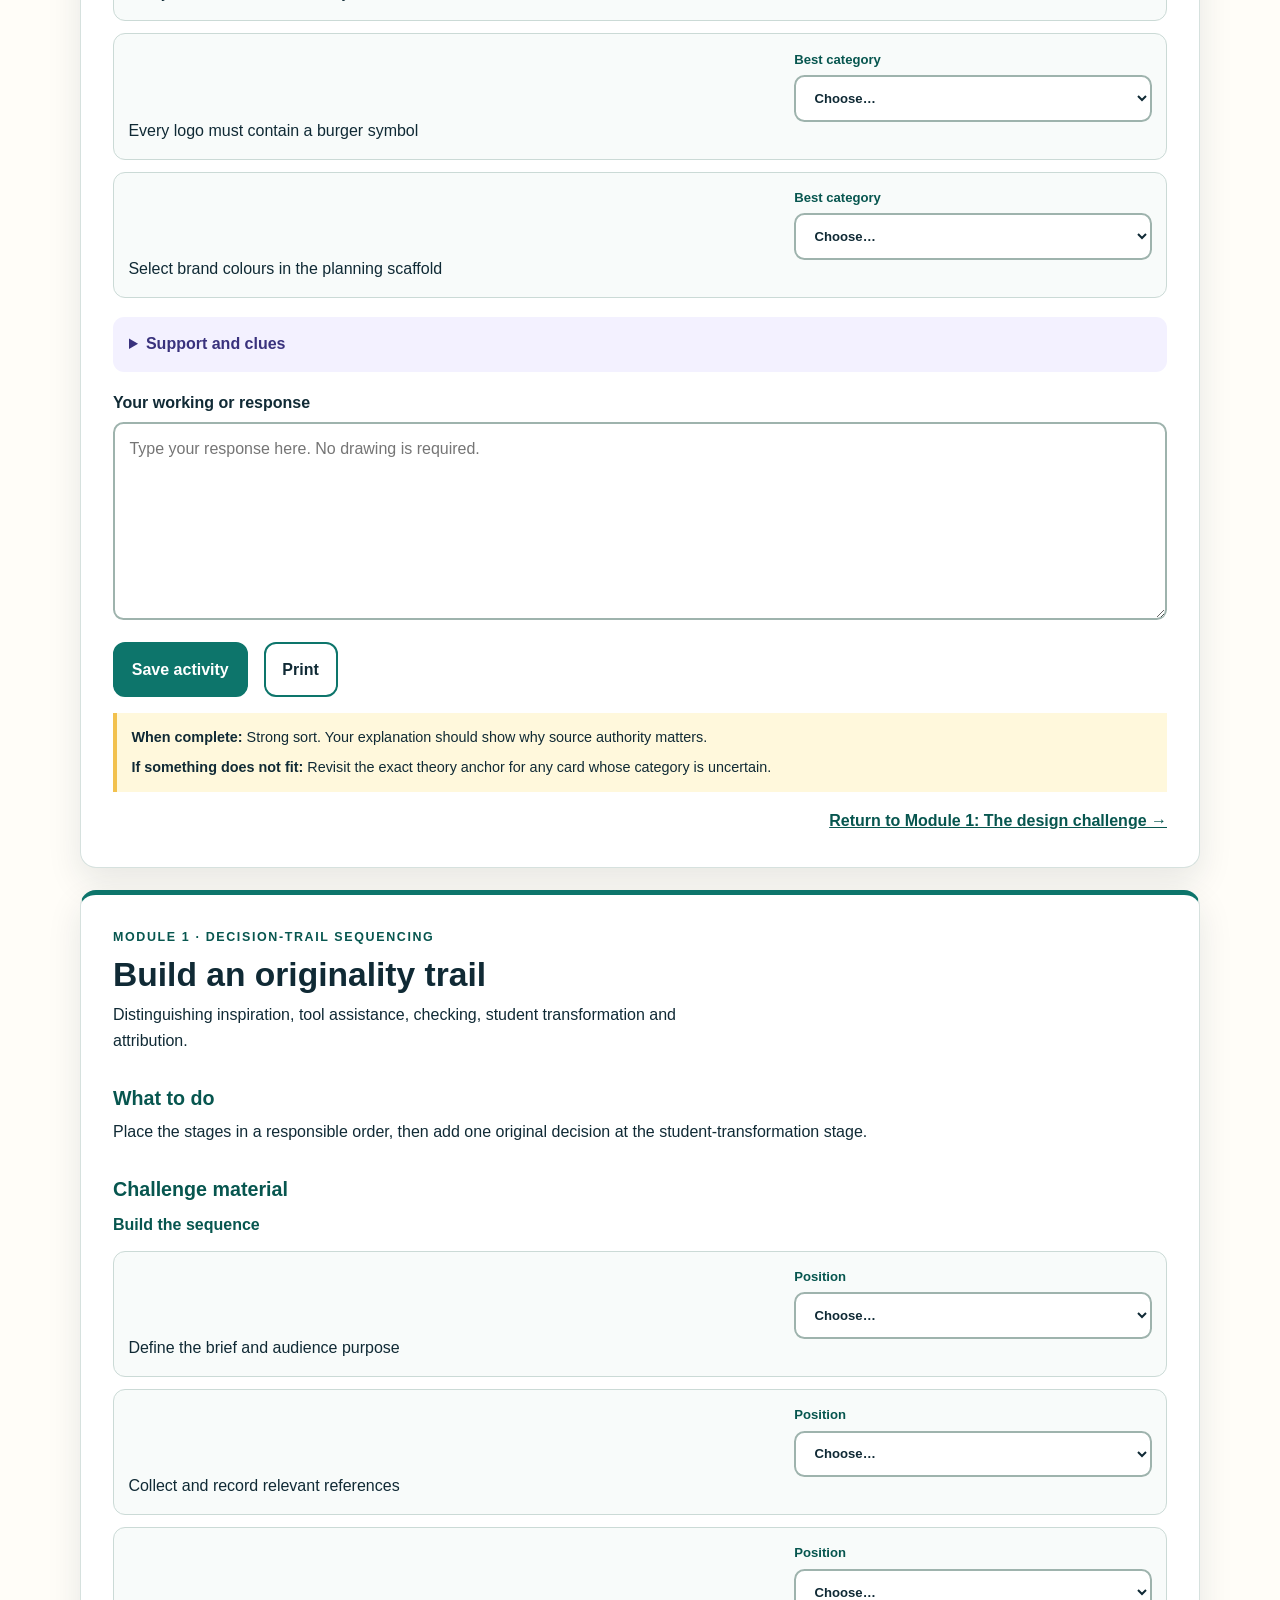
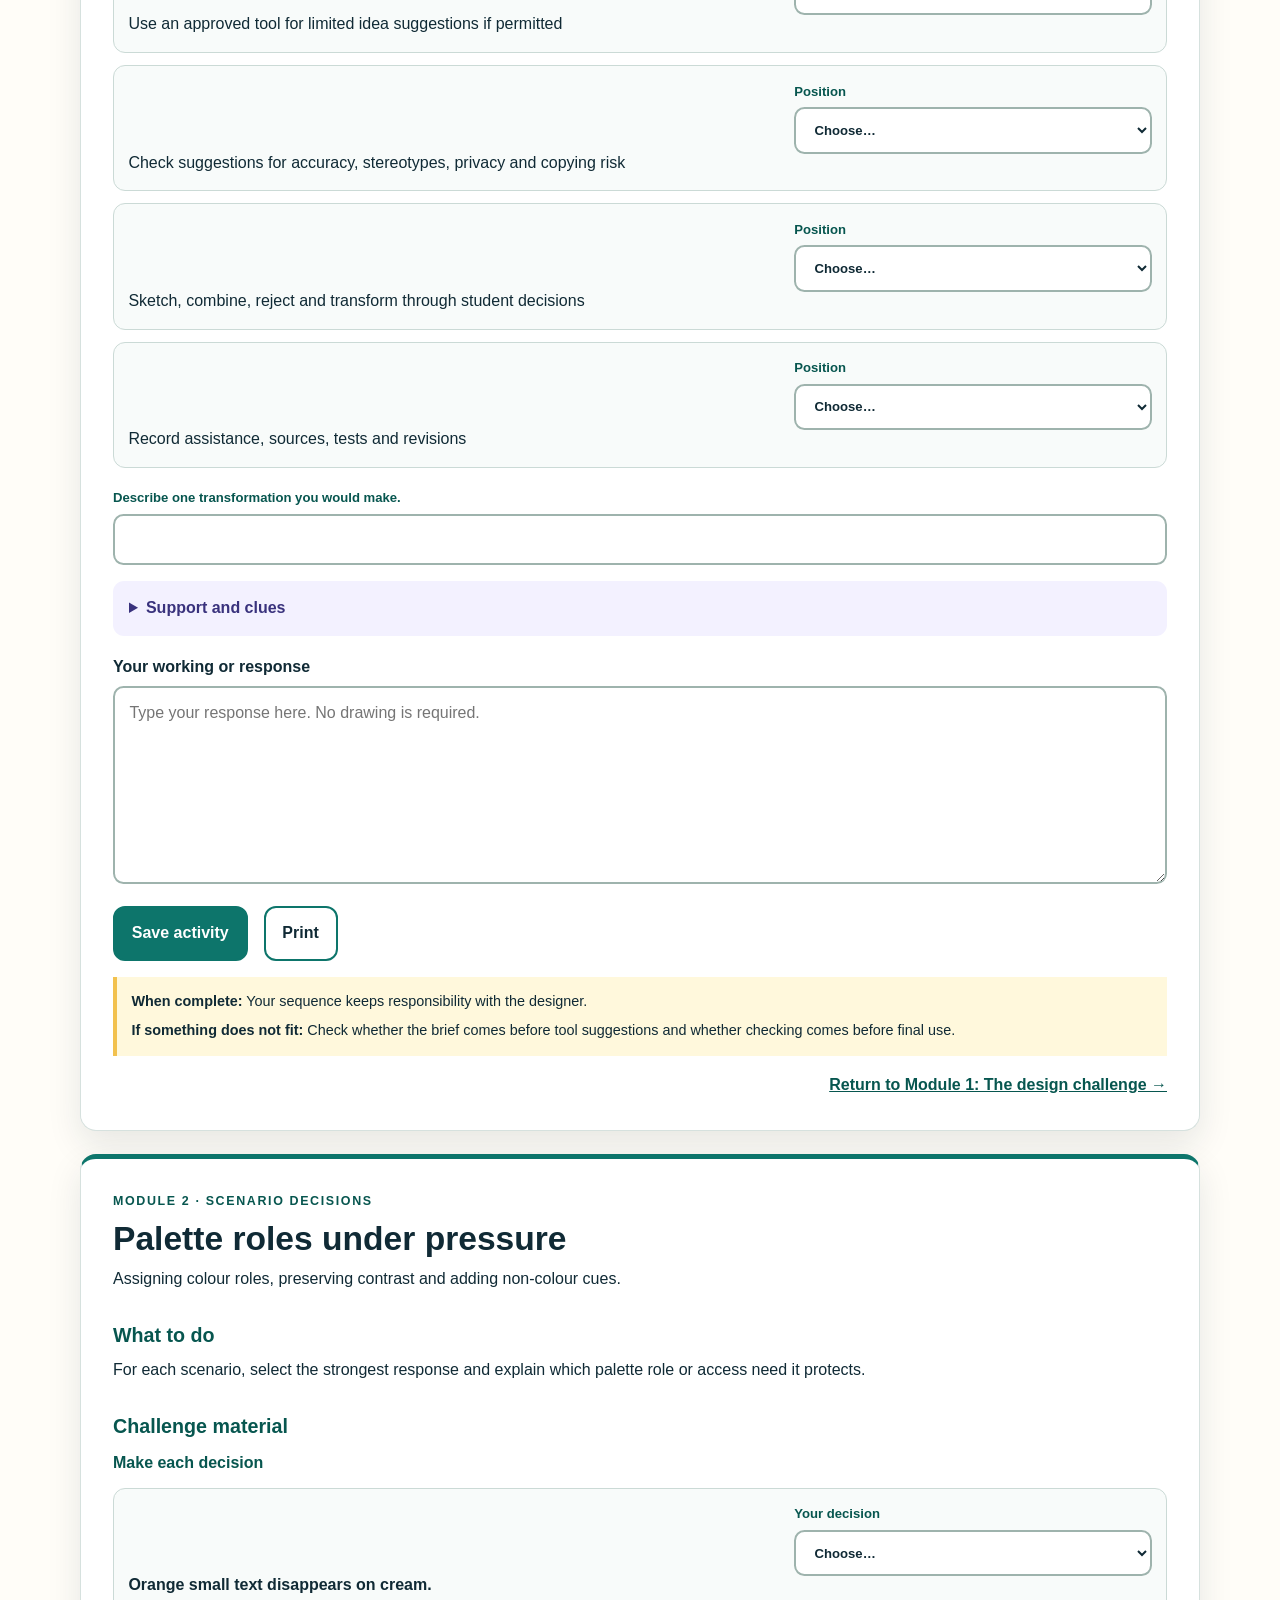
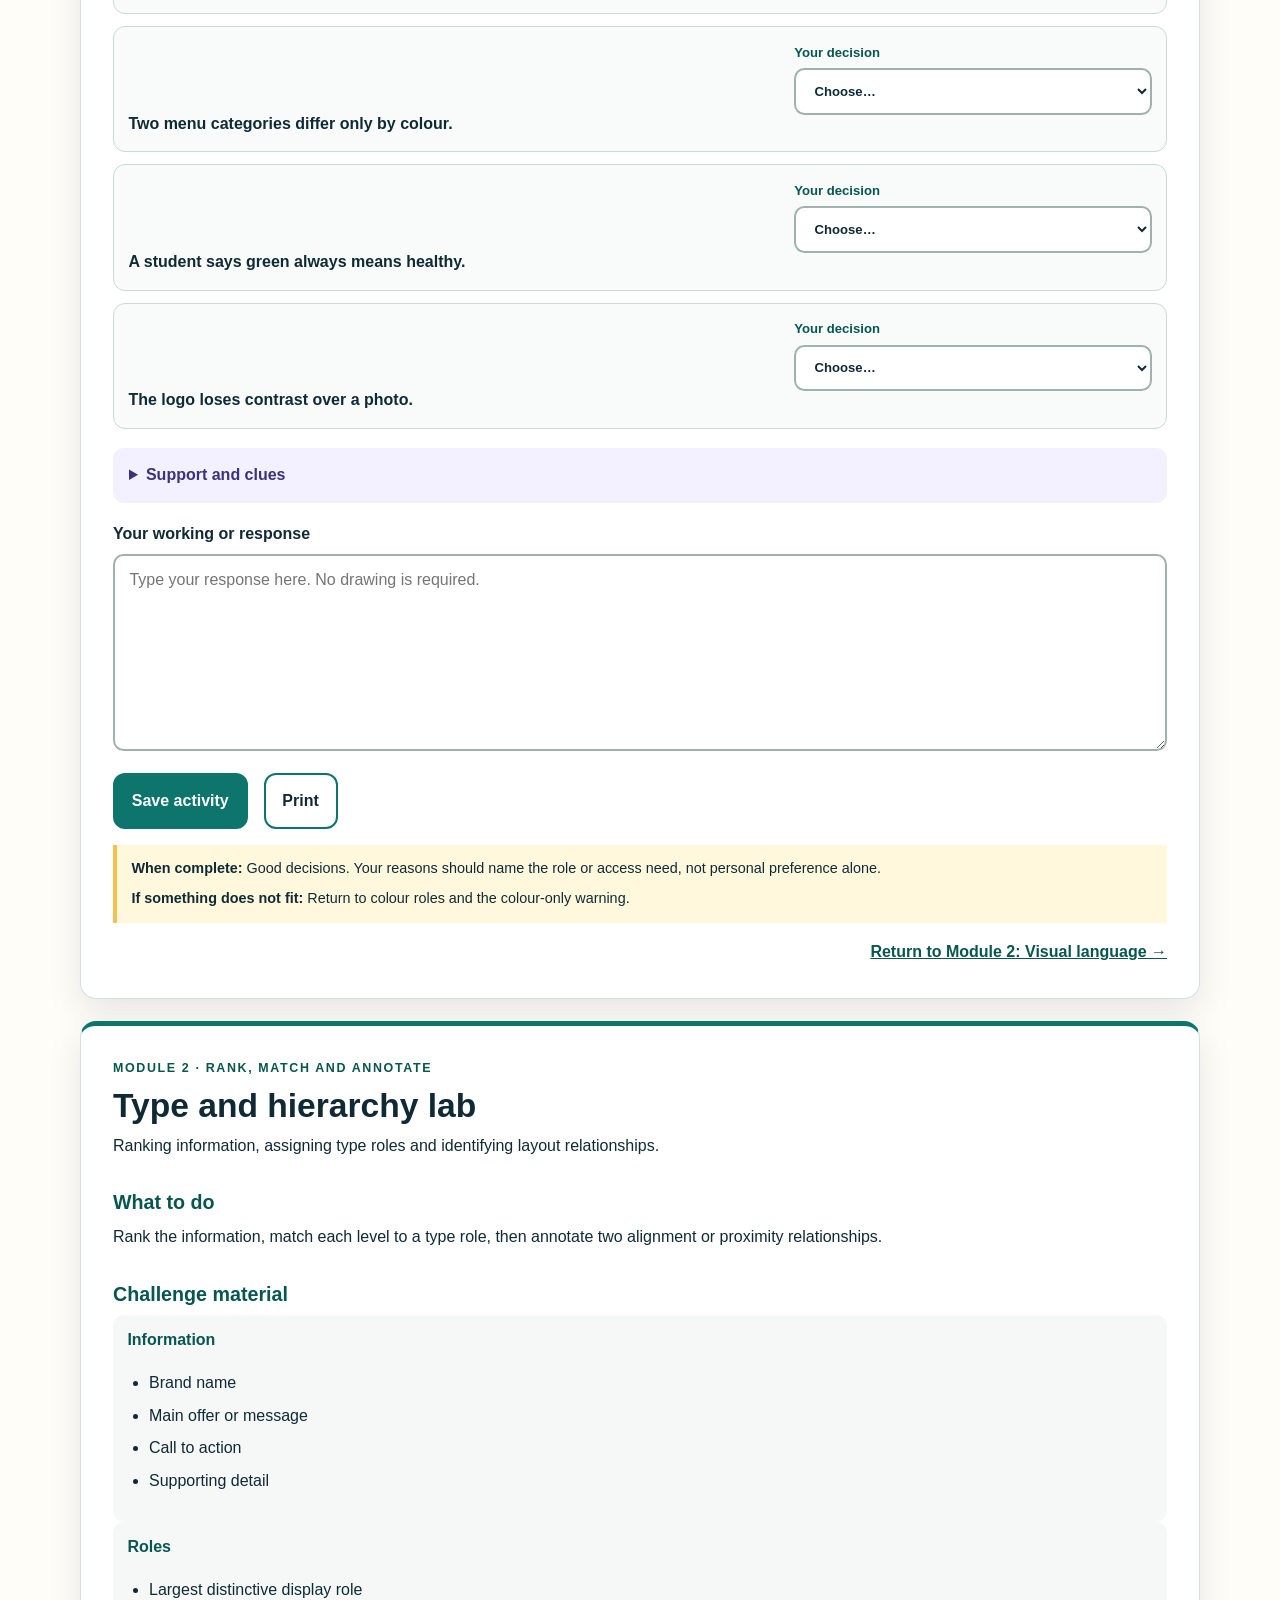
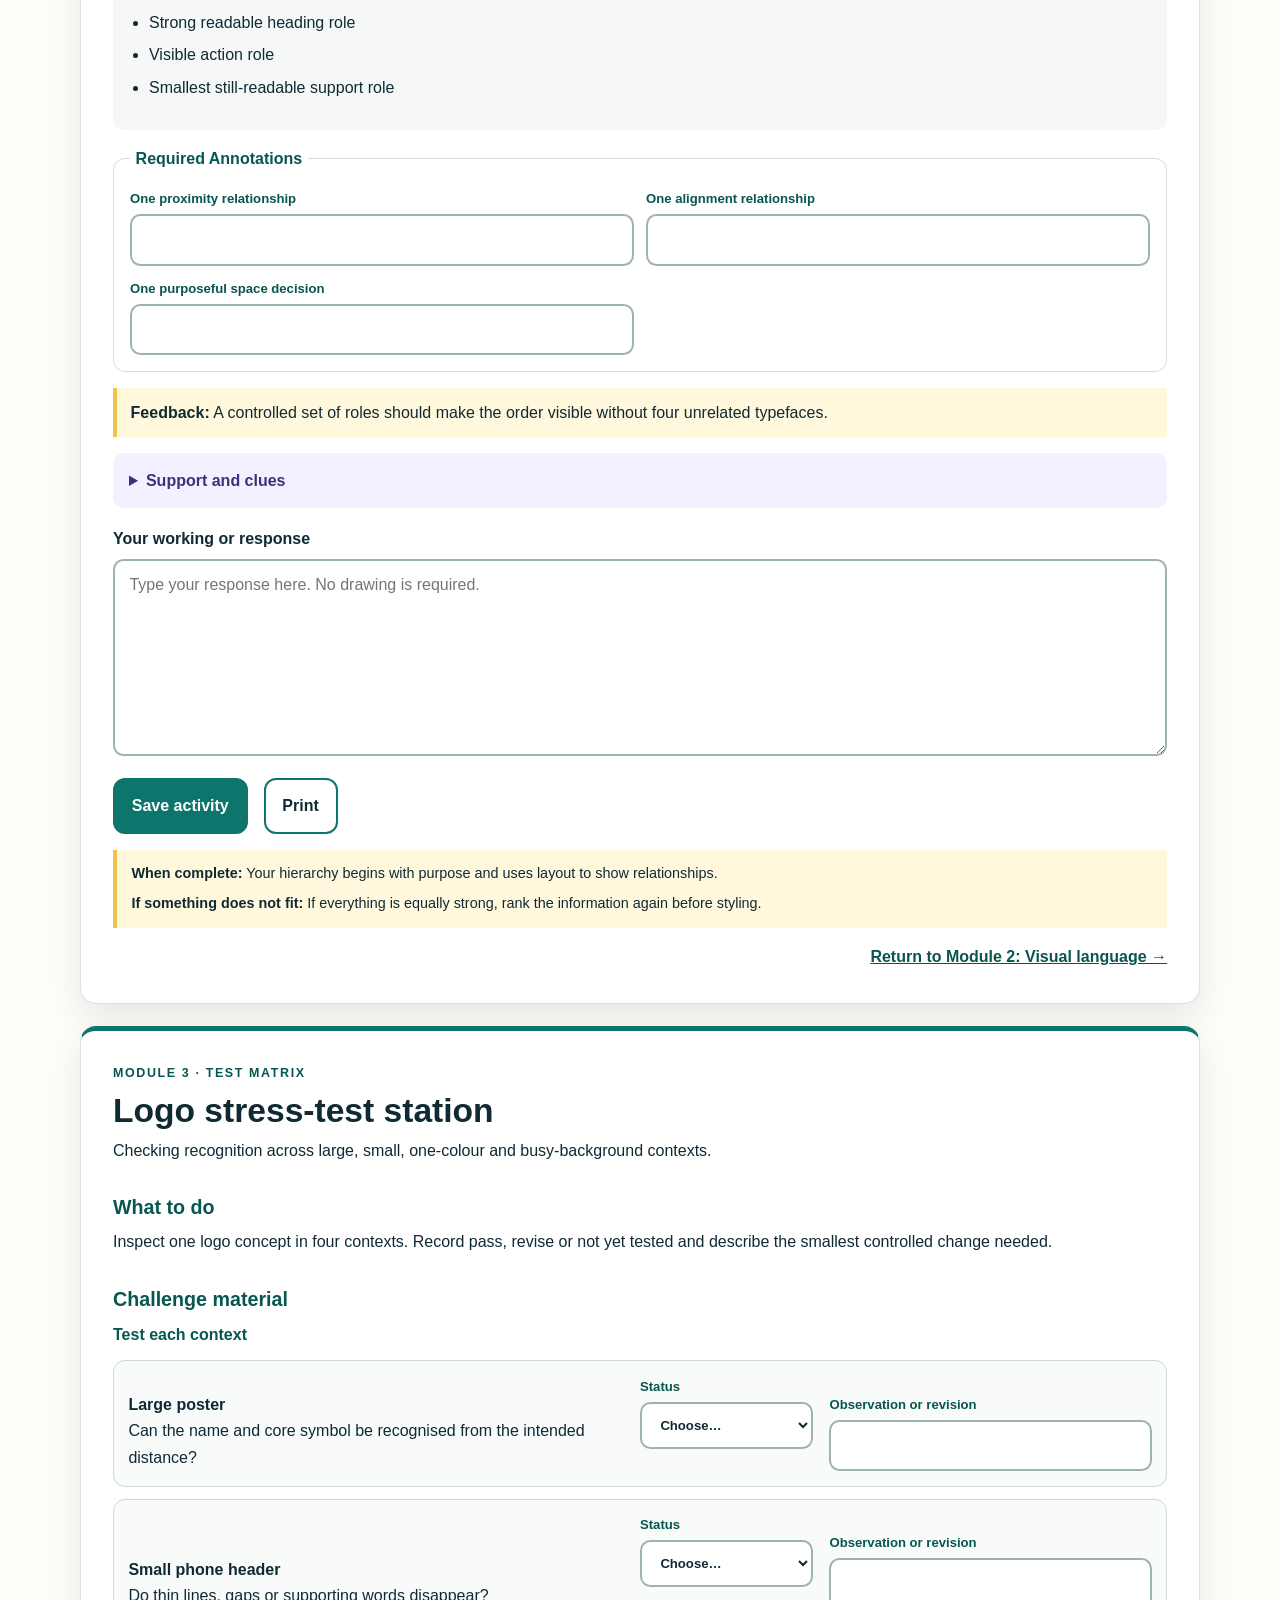
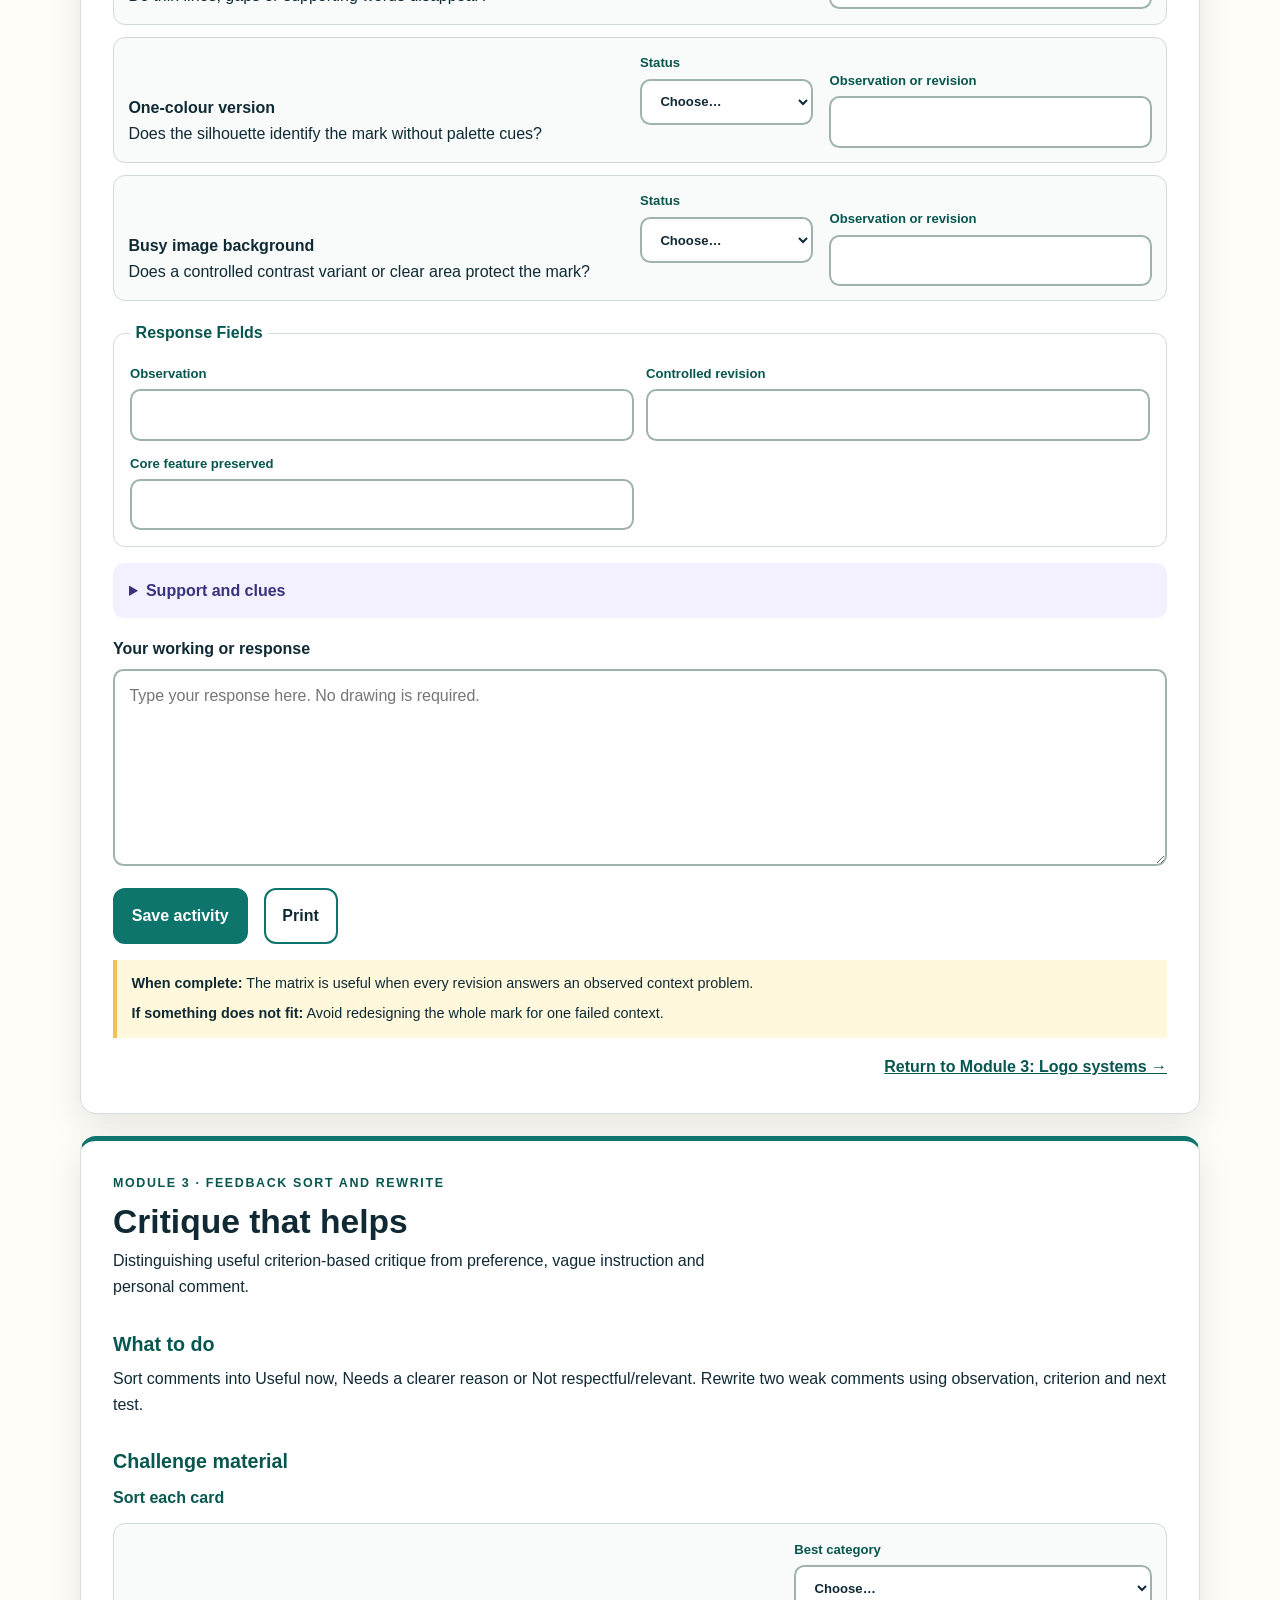
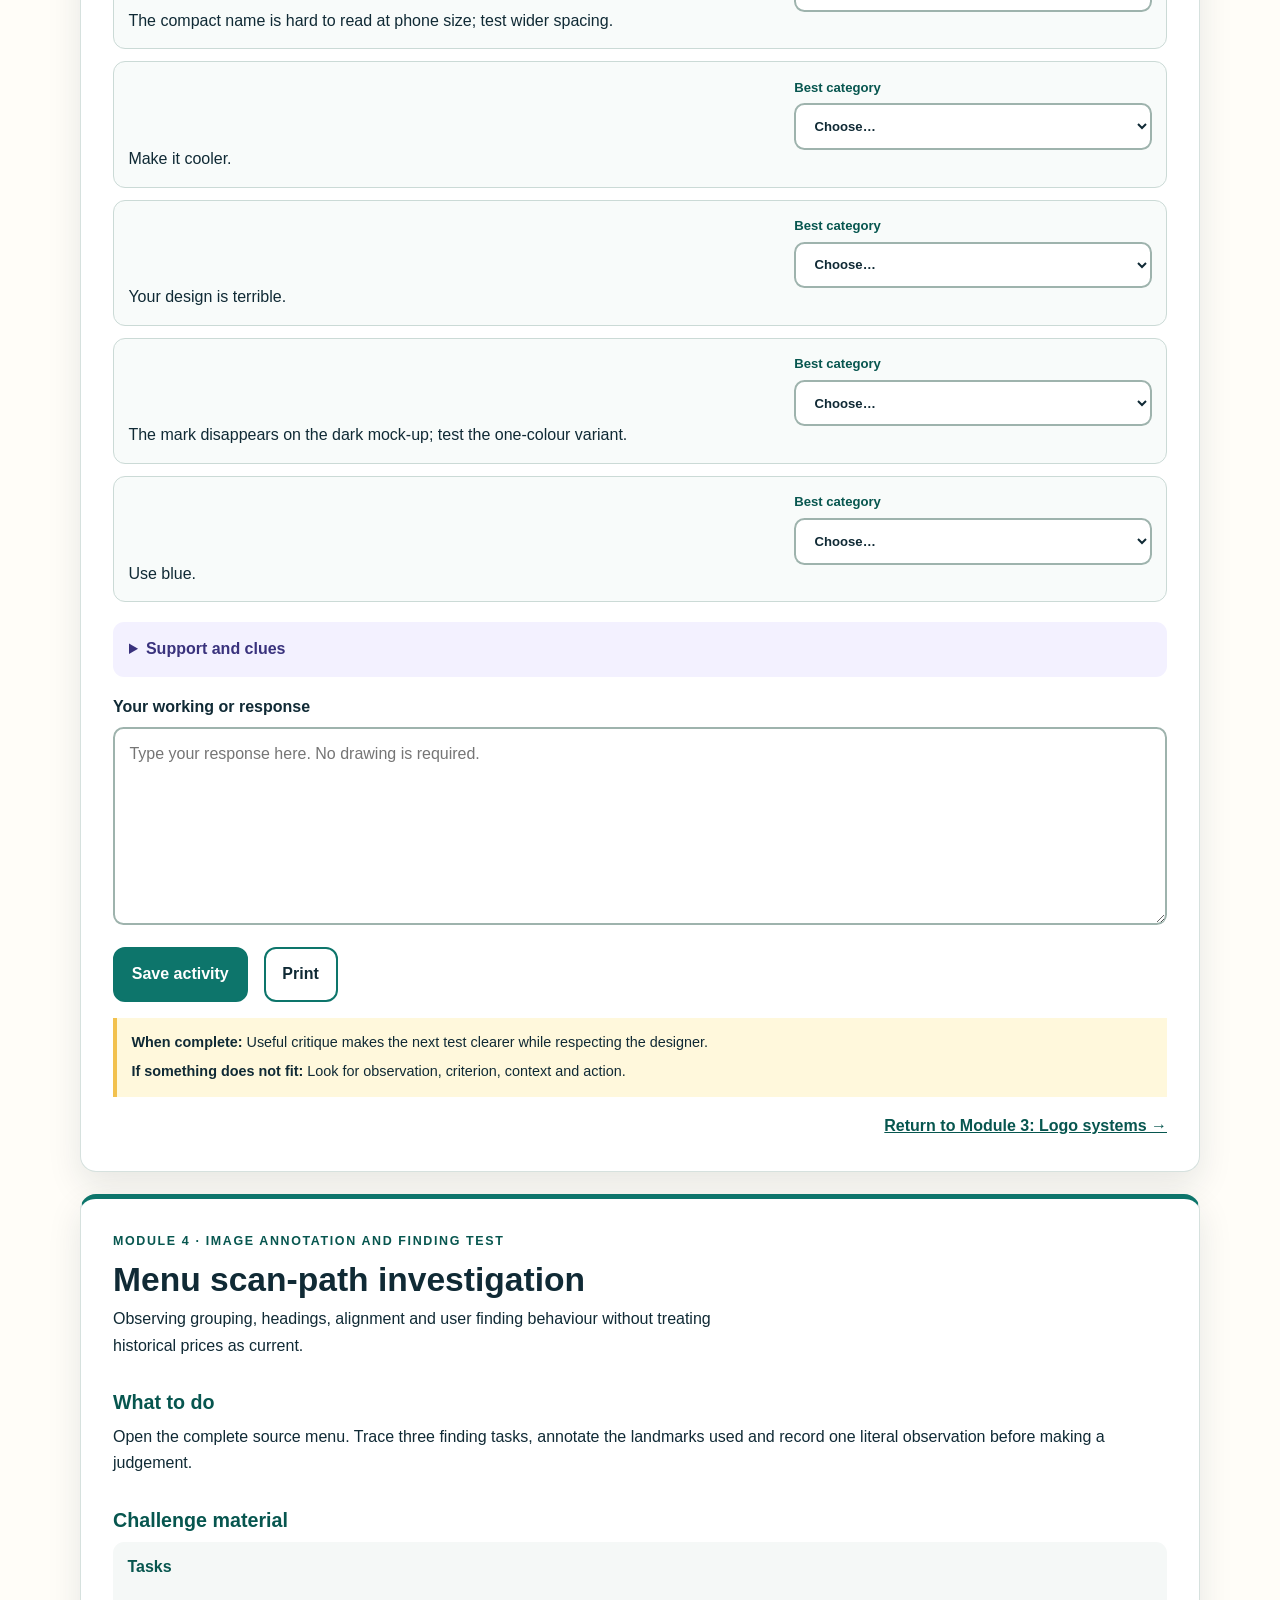
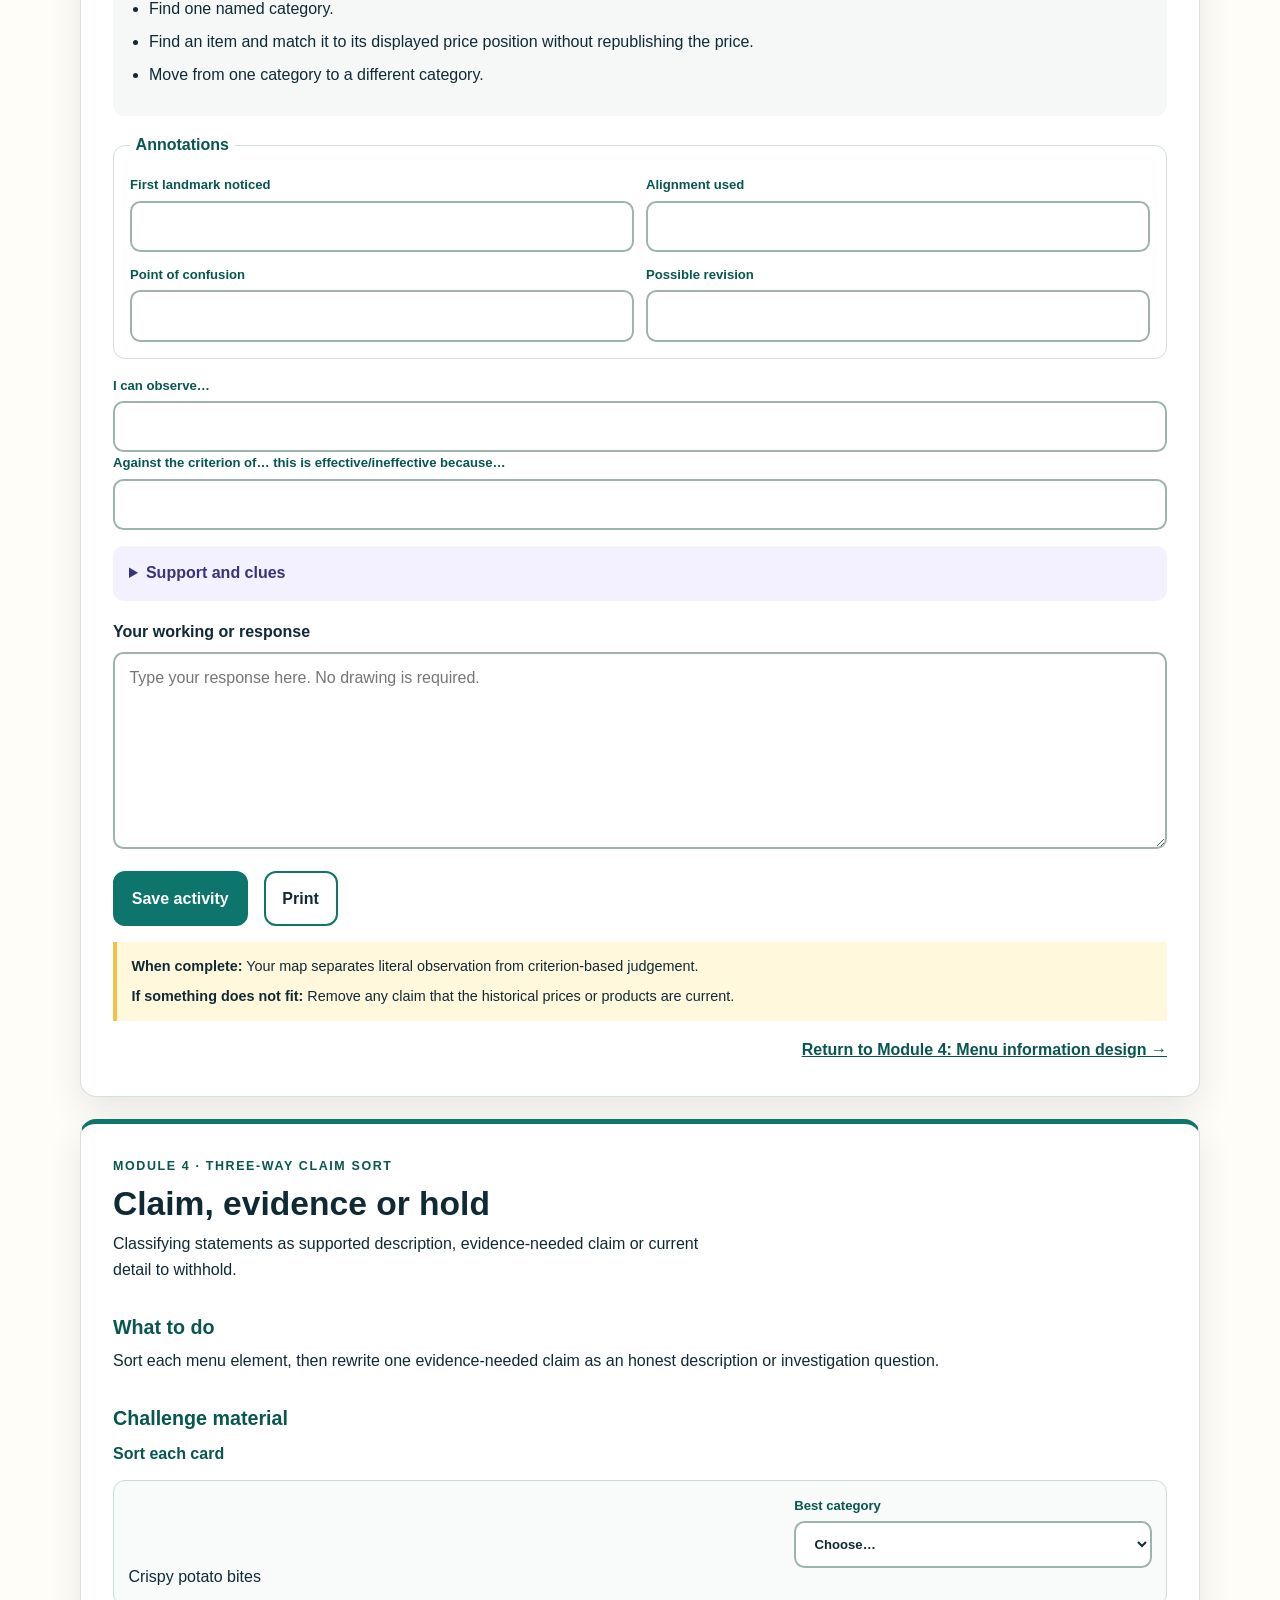
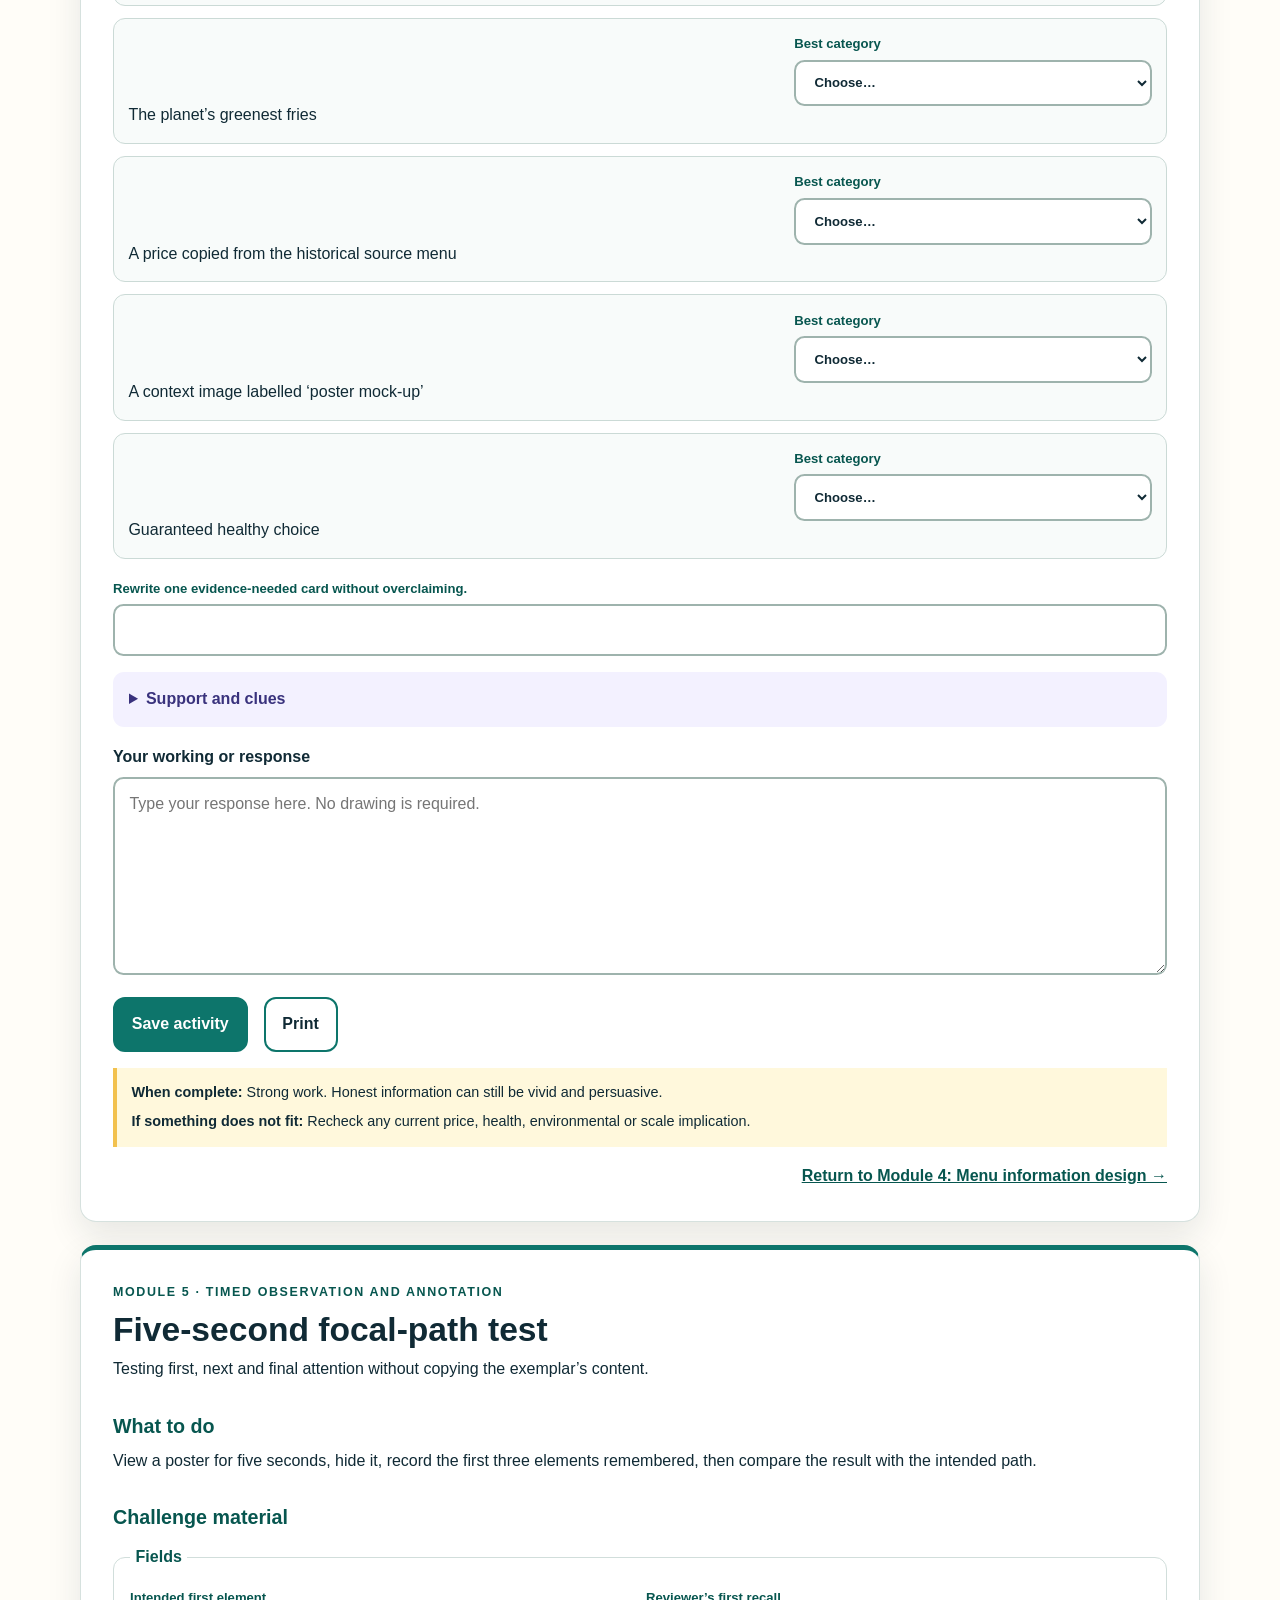
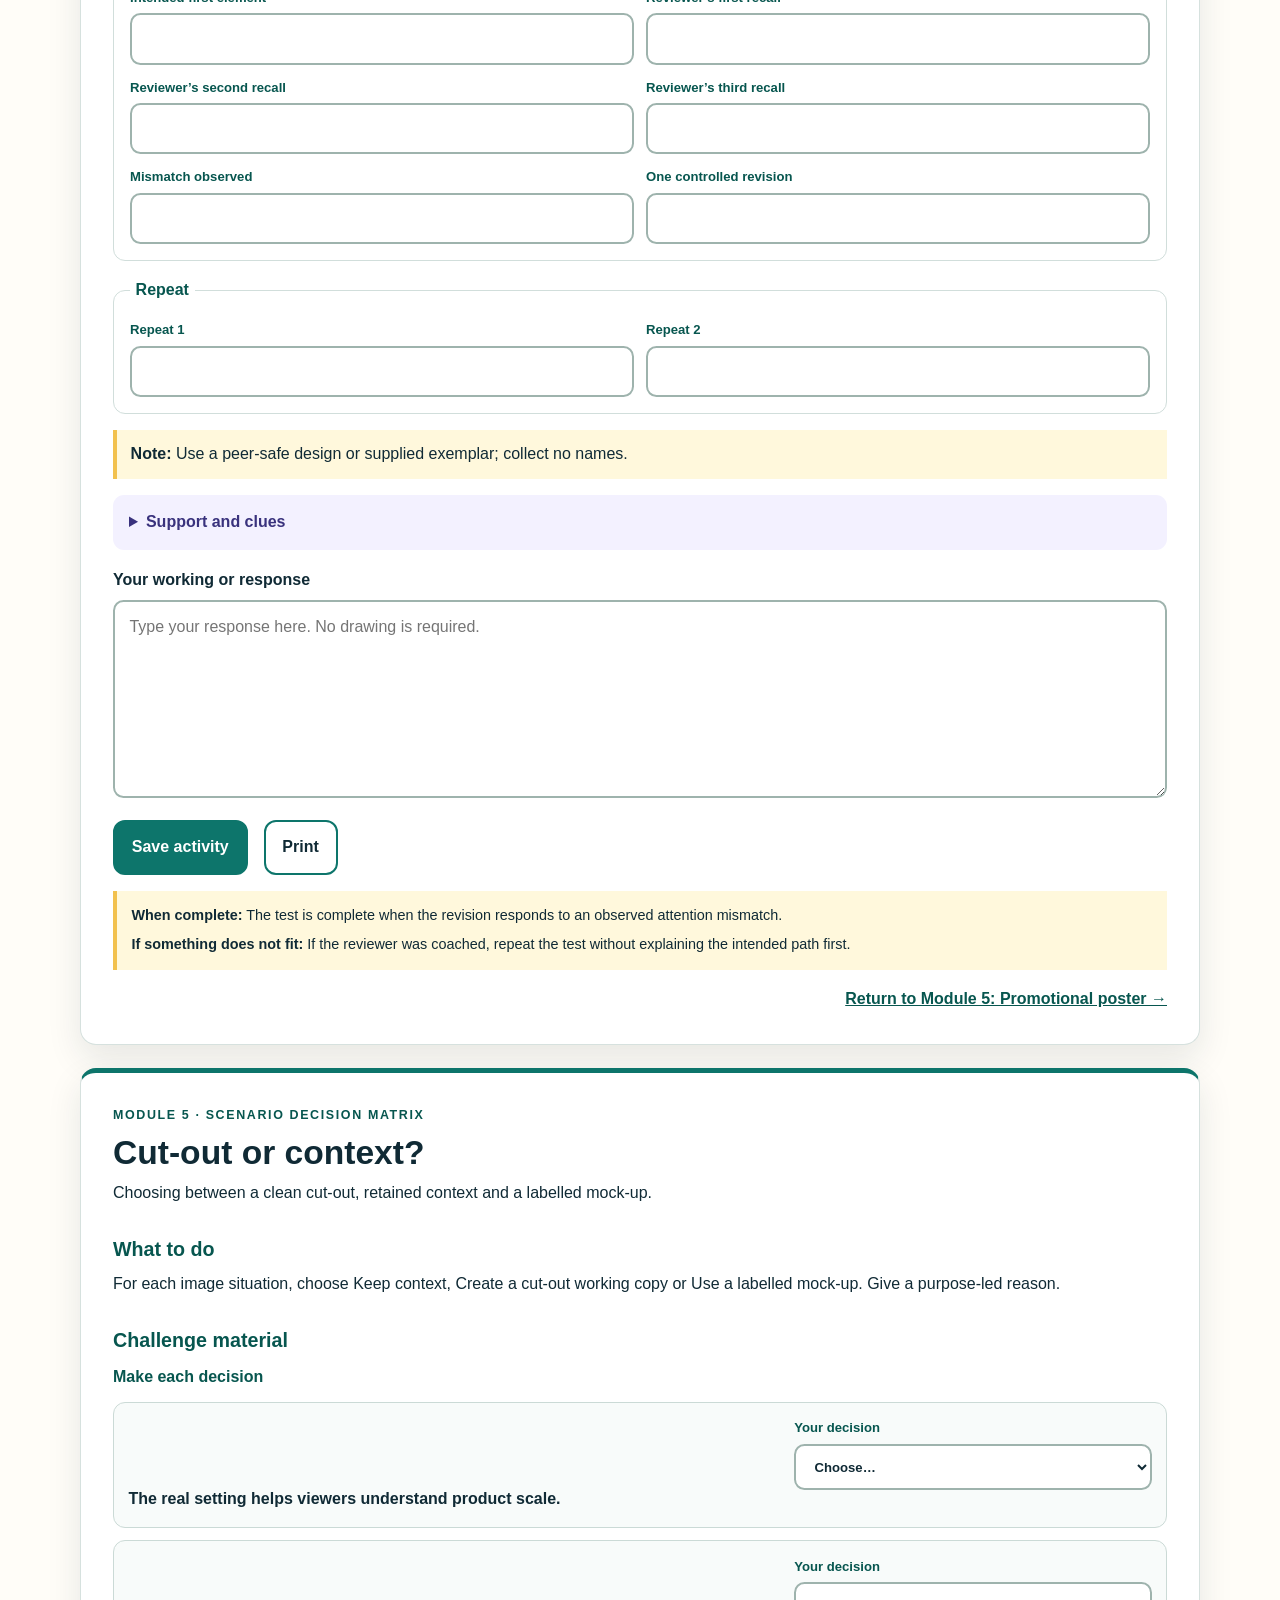
==== commit 928557e9: "Align Multimedia program to Stage 4 network standard" ====
--- a/activities.html
+++ b/activities.html
@@ -4,14 +4,14 @@
   <meta charset="utf-8">
   <meta name="viewport" content="width=device-width,initial-scale=1">
   <link rel="icon" href="favicon.svg" type="image/svg+xml">
-  <meta name="description" content="Applied learning activities for Year 7 Technology Multimedia.">
-  <title>Applied activities | Year 7 Multimedia</title>
+  <meta name="description" content="Applied learning activities for Stage 4 Technology Multimedia.">
+  <title>Applied activities | Multimedia</title>
   <link rel="stylesheet" href="styles.css">
   <link rel="stylesheet" href="course-family-navigation.css">
 </head>
 <body>
   <a class="skip-link" href="#main">Skip to content</a>
-  <header class="course-family-nav screen-only"><div class="course-family-nav__inner"><a class="course-family-nav__brand" href="index.html"><span class="course-family-nav__mark" aria-hidden="true">M7</span><span>Year 7 Multimedia</span></a><nav class="course-family-nav__links" aria-label="Course navigation"><a data-nav-key="course" href="index.html">Course</a><a data-nav-key="modules" href="index.html#modules">Modules</a><a data-nav-key="activities" href="activities.html">Activities</a><a data-nav-key="busy-work" href="busy-work.html">Challenges</a><a data-nav-key="folio" href="folio.html">My folio</a><a data-nav-key="assessment" href="assessment.html">Assessment</a><a data-nav-key="teacher-resources" href="teacher-resources.html">Teacher resources</a><a data-main-menu-link href="https://stevencowell.github.io/Main-Page/">Main Menu</a></nav></div></header>
+  <header class="course-family-nav screen-only"><div class="course-family-nav__inner"><a class="course-family-nav__brand" href="index.html"><span class="course-family-nav__mark" aria-hidden="true">M7</span><span>Multimedia</span></a><nav class="course-family-nav__links" aria-label="Course navigation"><a data-nav-key="course" href="index.html">Course</a><a data-nav-key="modules" href="index.html#modules">Modules</a><a data-nav-key="activities" href="activities.html">Activities</a><a data-nav-key="busy-work" href="busy-work.html">Challenges</a><a data-nav-key="folio" href="folio.html">My folio</a><a data-nav-key="assessment" href="assessment.html">Assessment</a><a data-nav-key="teacher-resources" href="teacher-resources.html">Teacher resources</a><a data-main-menu-link href="https://stevencowell.github.io/Main-Page/">Main Menu</a></nav></div></header>
   <main id="main">
     <div class="page-hero"><div class="wrap"><p class="eyebrow">Applied learning</p><h1>Activity bank</h1><p>Practise the course ideas in new situations, keep your working and return to the linked module whenever you need help.</p></div></div>
     <section>
@@ -26,7 +26,7 @@
       </div>
     </section>
   </main>
-  <footer class="footer"><div class="wrap footer-grid"><div><strong>Year 7 Technology — Multimedia</strong><p class="fine">Applied learning connected to the Fast Food Futures project.</p></div><div><a href="index.html#modules">Modules</a> · <a href="busy-work.html">Challenge bank</a> · <a href="folio.html">My folio</a></div></div></footer>
+  <footer class="footer"><div class="wrap footer-grid"><div><strong>Stage 4 Technology — Multimedia</strong><p class="fine">Applied learning connected to the Fast Food Futures project.</p></div><div><a href="index.html#modules">Modules</a> · <a href="busy-work.html">Challenge bank</a> · <a href="folio.html">My folio</a></div></div></footer>
   <script src="data/course-map.js"></script>
   <script src="data/activity-data.js"></script>
   <script src="scripts/shared.js"></script>
--- a/styles.css
+++ b/styles.css
@@ -131,6 +131,15 @@
 .learning-visual figcaption { display: grid; gap: .2rem; padding: .85rem 1rem 1rem; color: var(--muted); font-size: .87rem; }
 .learning-visual figcaption strong { color: var(--ink); font-size: .95rem; }
 
+.module-presentation { display: grid; grid-template-columns: minmax(0, .9fr) minmax(320px, 1.1fr); margin: 0 0 2.2rem; overflow: hidden; border: 1px solid #b9d6cf; border-radius: 1.15rem; background: linear-gradient(135deg, #eef8f5, #fffaf0); box-shadow: 0 14px 34px rgba(16,42,53,.1); }
+.module-presentation__copy { min-width: 0; padding: 1.45rem; }
+.module-presentation__copy h2 { margin-bottom: .65rem; }
+.module-presentation__copy .actions { align-items: stretch; margin-top: 1.2rem; }
+.module-presentation__preview { display: flex; flex-direction: column; min-width: 0; margin: 0; background: #102a35; }
+.module-presentation__preview .image-open { flex: 1 1 auto; min-height: 250px; }
+.module-presentation__preview img { display: block; width: 100%; height: 100%; object-fit: contain; background: #102a35; }
+.module-presentation__preview figcaption { flex: 0 0 auto; padding: .65rem .85rem .75rem; background: #102a35; color: #eaf3f1; font-size: .82rem; line-height: 1.4; }
+
 .video-card { margin: 1.8rem 0; overflow: hidden; border: 1px solid #bed3cf; border-radius: 1rem; background: #f7fbfa; }
 .video-copy { padding: 1.2rem 1.2rem .45rem; }
 .video-copy h3 { margin-bottom: .5rem; font-size: 1.35rem; }
@@ -150,7 +159,12 @@
 .video-support details { flex: 1 1 24rem; }
 .video-support summary { color: var(--accent-dark); font-weight: 850; cursor: pointer; }
 
+.check-set { margin: 2rem 0; padding: 1.2rem; border: 2px solid #c9ddd7; border-radius: 1.1rem; background: #f5faf8; }
+.check-set__intro { margin-bottom: 1rem; }
+.check-set__intro h3 { margin: .2rem 0 .45rem; font-size: 1.45rem; }
+.check-set__intro p:last-child { margin-bottom: 0; color: var(--muted); }
 .knowledge-check, .evidence-card { margin: 1.8rem 0; padding: 1.35rem; border: 1px solid var(--line); border-radius: 1rem; background: #fff; box-shadow: 0 8px 24px rgba(16,42,53,.06); }
+.check-set .knowledge-check { margin: 1rem 0; box-shadow: none; }
 .knowledge-check fieldset { margin: 0; padding: 0; border: 0; }
 .knowledge-check legend { display: grid; gap: .25rem; width: 100%; margin-bottom: .9rem; font-size: 1.08rem; font-weight: 850; }
 .knowledge-check legend span { color: var(--accent-dark); font-size: .74rem; letter-spacing: .11em; text-transform: uppercase; }
@@ -158,16 +172,21 @@
 .choice:hover, .choice:has(input:checked) { border-color: var(--accent); background: #edf9f6; }
 .choice input { width: 1.15rem; height: 1.15rem; margin-top: .18rem; accent-color: var(--accent); }
 .hint { margin: .8rem 0; }
-.hint summary, .evidence-card summary { color: var(--accent-dark); font-weight: 850; cursor: pointer; }
-.check-feedback { min-height: 1.5rem; margin: .8rem 0 0; padding: .75rem .85rem; border-radius: .6rem; background: #eef4f2; }
-.check-feedback:empty { display: none; }
+.hint summary, .evidence-card summary, [data-written-check] summary { color: var(--accent-dark); font-weight: 850; cursor: pointer; }
+.check-feedback { display: flex; flex-wrap: wrap; gap: .45rem 1rem; align-items: center; min-height: 1.5rem; margin: .8rem 0 0; padding: .75rem .85rem; border-radius: .6rem; background: #eef4f2; }
+.check-feedback[hidden] { display: none; }
 .check-feedback[data-result="correct"] { border-left: 4px solid #2d7a51; background: #eaf8ef; }
 .check-feedback[data-result="retry"] { border-left: 4px solid var(--gold); background: #fff8dc; }
+.check-feedback [data-feedback-copy] { flex: 1 1 24rem; }
+.theory-return { display: inline-flex; align-items: center; min-height: 44px; margin-top: .65rem; color: var(--accent-dark); font-weight: 850; text-decoration: underline; text-underline-offset: .18em; }
+.check-feedback .theory-return { margin-top: 0; }
+.saved-chip { color: #246b46; font-size: .82rem; font-weight: 800; }
 .evidence-card { border-top: 5px solid var(--coral); }
 .evidence-card h3 { font-size: 1.45rem; }
 .evidence-card label, [data-written-check] label { display: block; margin: 1rem 0 .45rem; font-weight: 850; }
 textarea, input[type="text"], select { width: 100%; min-height: 48px; padding: .8rem .9rem; border: 2px solid #9eb3ad; border-radius: .65rem; background: #fff; color: var(--ink); }
 textarea { resize: vertical; line-height: 1.5; }
+.response-meta { display: flex; flex-wrap: wrap; justify-content: space-between; gap: .35rem 1rem; margin: .45rem 0 0; color: var(--muted); font-size: .88rem; font-weight: 700; }
 .save-row { display: flex; flex-wrap: wrap; gap: .75rem 1rem; align-items: center; margin-top: .85rem; }
 .save-status { color: var(--muted); font-size: .88rem; font-weight: 750; }
 .save-status[data-state="saved"] { color: #246b46; }
@@ -240,6 +259,9 @@
   .resource-list li { grid-template-columns: 2.5rem minmax(0, 1fr); }
   .resource-list li > a { grid-column: 2; }
   .learning-visual:only-child { grid-column: auto; }
+  .module-presentation { grid-template-columns: 1fr; }
+  .module-presentation__preview .image-open { min-height: 0; }
+  .module-presentation__preview img { height: auto; }
   .sort-card, .scenario-card, .sequence-card, .matrix-row, .response-grid, .check-grid, .data-pairs { grid-template-columns: 1fr; }
 }
 
@@ -250,19 +272,21 @@
   .course-family-nav__links a[data-main-menu-link] { margin-left: 0; }
   .lesson-heading { padding-left: 0; }
   .section-number { position: static; width: auto; height: auto; place-items: start; margin-bottom: .55rem; border-radius: 0; background: transparent; color: var(--coral); }
+  .check-set { padding: .75rem; }
   .knowledge-check, .evidence-card { padding: 1rem; }
   .activity-tools { grid-template-columns: 1fr; }
 }
 
 @media print {
-  .course-family-nav, .actions, .screen-only, .video-launch, .image-open > span, .image-lightbox { display: none !important; }
+  .course-family-nav, .actions, .screen-only, .skip-link, .video-launch, .video-close, .image-open > span, .image-lightbox, .save-row, .theory-return, .hint, .activity-link, .footer { display: none !important; }
   body { background: #fff; color: #000; }
+  main > section { padding: 0; }
   .card, .integration-placeholder, .knowledge-check, .evidence-card, .learning-visual { break-inside: avoid; box-shadow: none; }
   .module-layout { display: block; }
   .module-aside { display: none; }
   .lesson-section { break-before: page; }
   .lesson-section:first-child { break-before: auto; }
-  textarea { min-height: 9rem; border: 1px solid #777; }
+  textarea { min-height: 5rem; border: 1px solid #777; }
   body.print-one .activity-card:not(.print-target) { display: none; }
   body.print-one .activity-card.print-target { border: 0; box-shadow: none; }
 }
